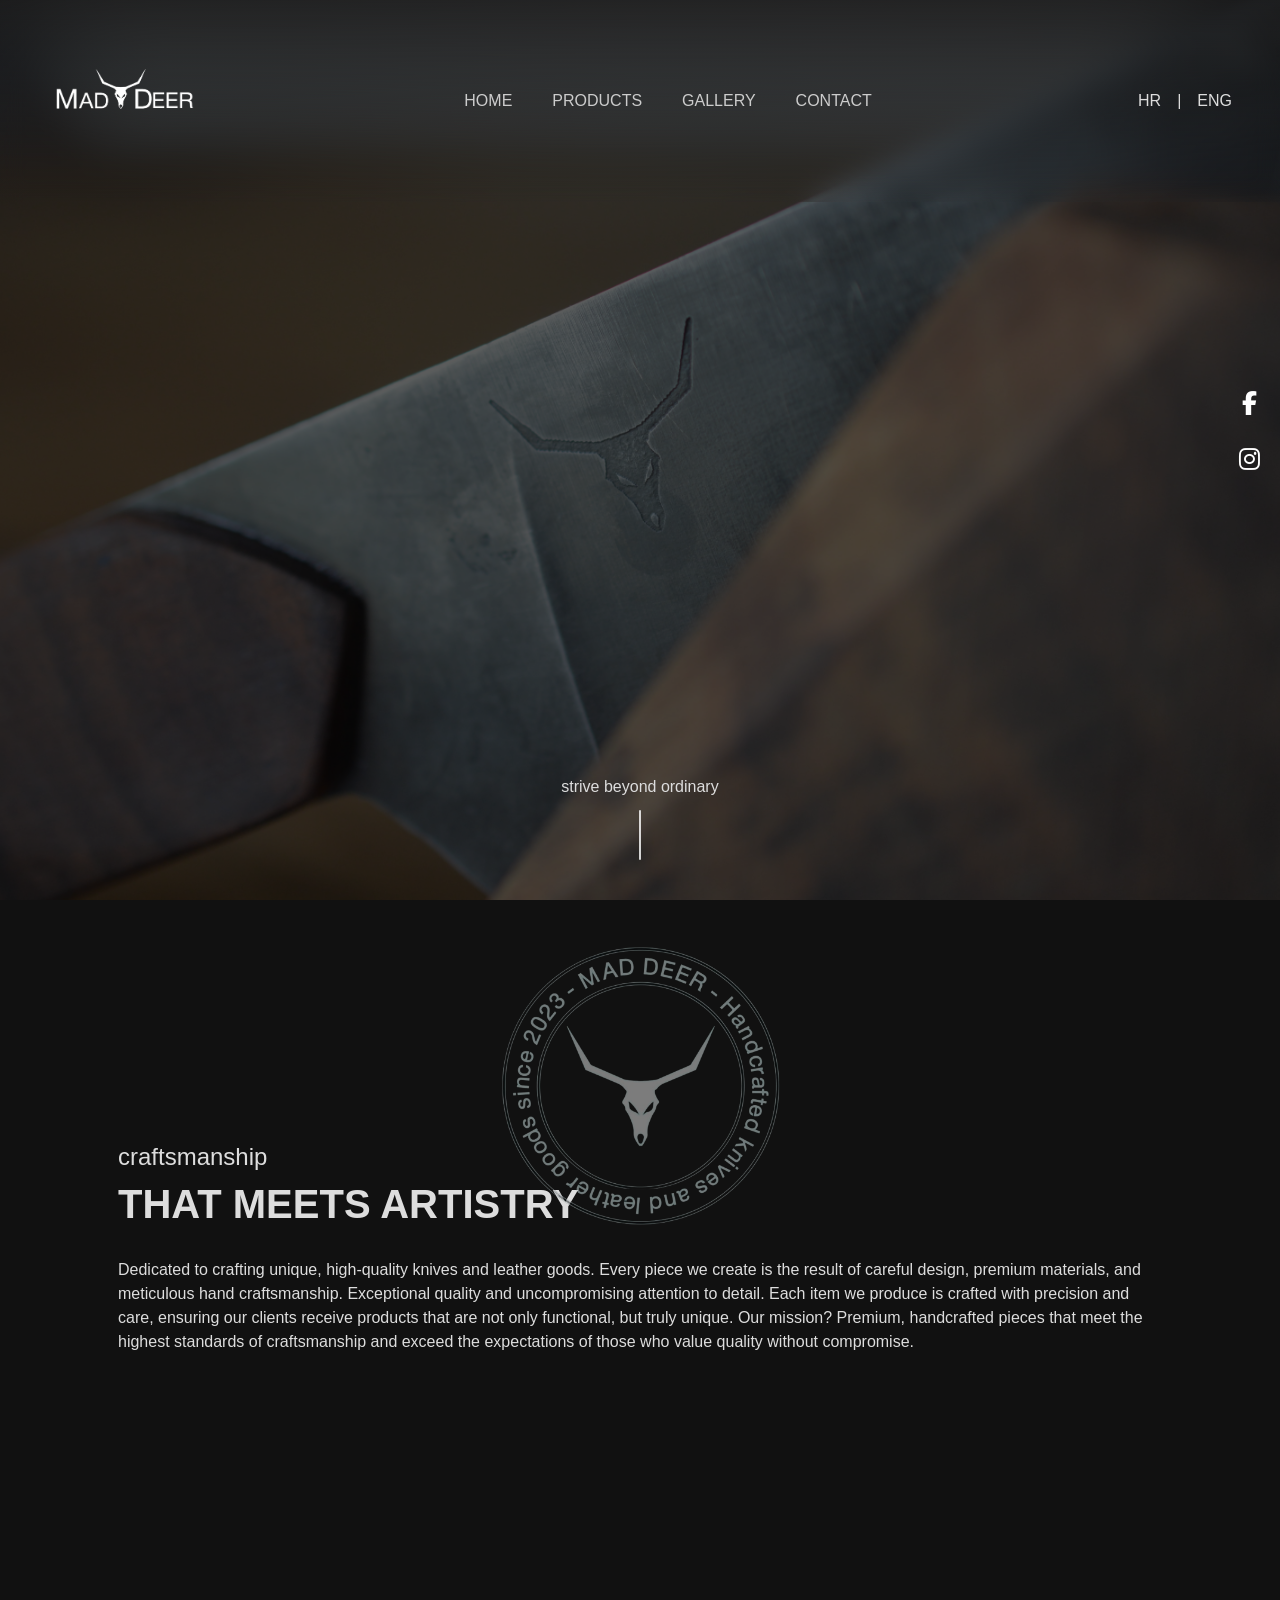
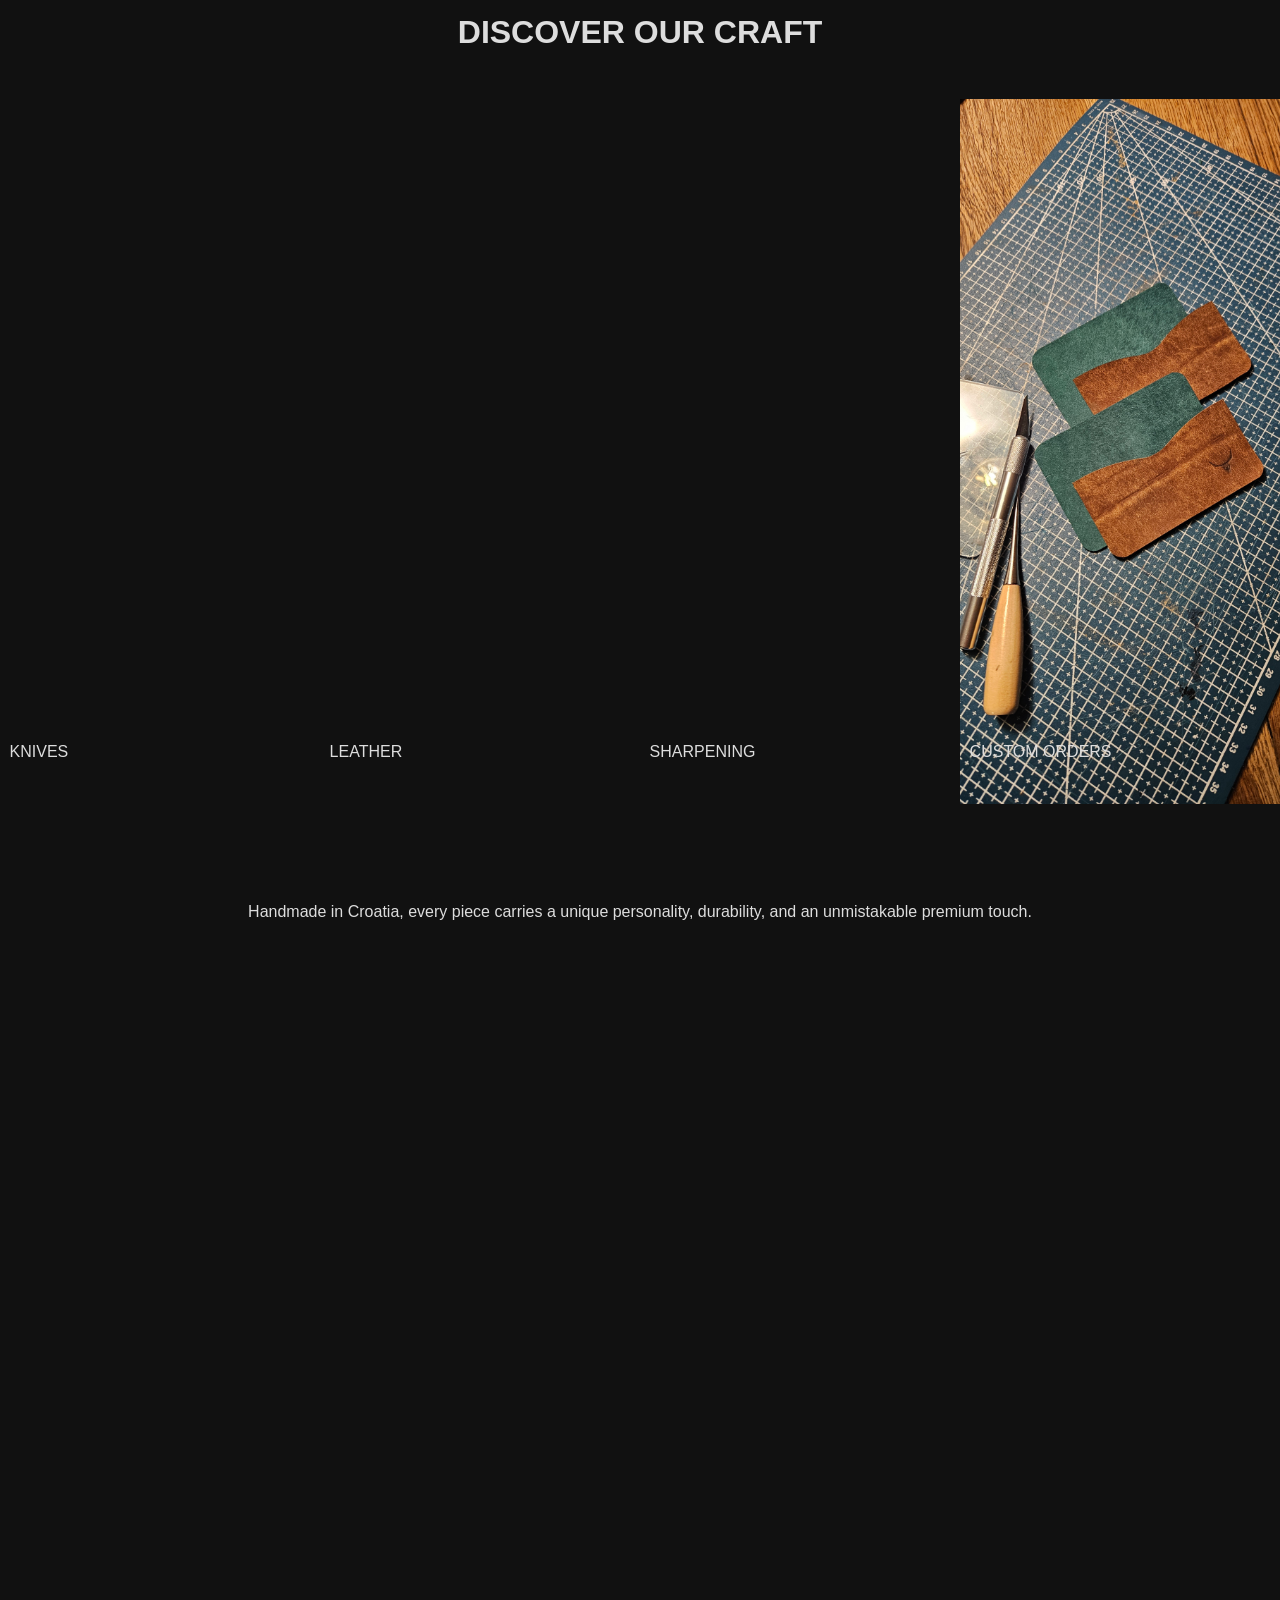
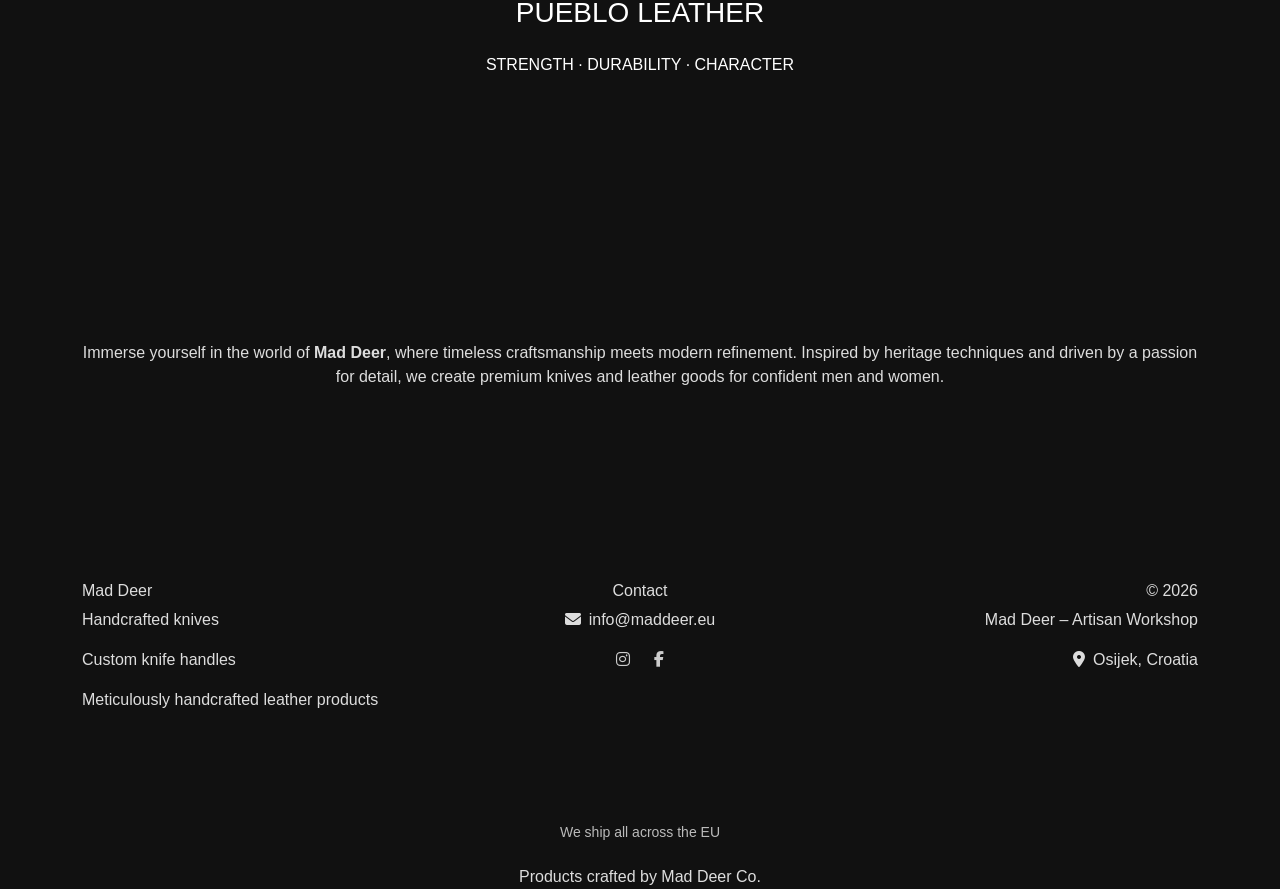
==== index.html @ b60b7eec "uo" ====
<!DOCTYPE html>
<html lang="en">
<head>
    <meta charset="UTF-8">
    <meta name="viewport" content="width=device-width, initial-scale=1.0">

    <title>Mad Deer – Workshop</title>
    <meta name="description" content="Izrada unikatnih noževa i kožnih proizvoda. Ručno kovani noževi, personalizirane drške i pažljivo izrađeni kožni predmeti.">
    <meta name="keywords" content="izrada noževa, ručno kovani noževi, kožni proizvodi, drške za noževe, unikatni noževi, kvalitetni noževi, kožna galanterija">
    <meta name="author" content="Mad Deer">
    <link rel="icon" type="image/png" href="images/Logo white.png">

    <!-- Bootstrap -->
    <link href="https://cdn.jsdelivr.net/npm/bootstrap@5.3.3/dist/css/bootstrap.min.css" rel="stylesheet">

    <!-- Google Fonts -->
    <link href="https://fonts.googleapis.com/css2?family=Cinzel:wght@500;700&family=Inter:wght@300;400;500&display=swap" rel="stylesheet">
    <!-- Font Awesome -->
    <link rel="stylesheet" href="https://cdnjs.cloudflare.com/ajax/libs/font-awesome/6.5.1/css/all.min.css">
    <link rel="stylesheet" href="style.css">
    <link rel="stylesheet" href="footer.css">
</head>
<body>

<!-- NAVBAR -->
<nav class="navbar navbar-expand-lg fixed-top">
  <div class="container-fluid px-lg-5 px-sm-4 d-flex flex-wrap align-items-center position-relative">

    <!-- Brand -->
    <a class="navbar-brand d-flex align-items-center gap-2 me-lg-auto" href="#home">
      <img src="images/logo.png" alt="logo" style="filter: invert(1); width: 150px;">
    </a>

    <!-- Toggler -->
    <button class="navbar-toggler navbar-dark" type="button" data-bs-toggle="collapse" data-bs-target="#nav">
      <span class="navbar-toggler-icon"></span>
    </button>

    <!-- Nav Links -->
    <div class="collapse navbar-collapse justify-content-center order-lg-1" id="nav">
      <ul class="navbar-nav gap-lg-4 w-100 justify-content-center">
        <li class="nav-item"><a class="nav-link" href="#home" data-en="HOME" data-hr="POČETNA"></a></li>
        <li class="nav-item"><a class="nav-link" href="#proizvodi" data-en="PRODUCTS" data-hr="PROIZVODI"></a></li>
        <li class="nav-item"><a class="nav-link" href="#galerija" data-en="GALLERY" data-hr="GALERIJA"></a></li>
        <li class="nav-item"><a class="nav-link" href="#kontakt" data-en="CONTACT" data-hr="KONTAKT"></a></li>
      </ul>

    <!-- Language selector (desktop) -->
    <div class="language-selector align-items-center gap-3 order-lg-2">
        <span class="lang-btn" id="lang-hr" data-lang="hr">HR</span>
        <span class="lang-separator">|</span>
        <span class="lang-btn active" id="lang-en" data-lang="en">ENG</span>
    </div>

  </div>
</nav>

<!-- HERO -->
<section id="home" class="hero">
    <div class="hero-overlay"></div>

    <div class="container-fluid hero-content px-lg-5 px-sm-4">
        <div class="hero-icons">
            <a href="#"><i class="fab fa-facebook-f"></i></a>
            <a href="#"><i class="fab fa-instagram"></i></a>
        </div>

            <p class="msg"
               data-en="strive beyond ordinary" 
               data-hr="van granica uobičajenog"></p>

        <div class="hero-vertical-line">

        </div>
    </div>
</section>


<!-- ABOUT-->
<section class="container my-5 px-5" style="padding: 195px 0; position: relative;">
        <h2 data-en="craftsmanship" data-hr="zanatsko umjeće" style="font-size: x-large;"></h2>

        <h1 style="font-weight: 600; margin-bottom: 30px;"
            data-en="THAT MEETS ARTISTRY" 
            data-hr="KOJE POVEZUJE ZANAT I UMJETNOST">
        </h1>

        <p 
            data-en="Dedicated to crafting unique, high-quality knives and leather goods.
            Every piece we create is the result of careful design, premium materials,
            and meticulous hand craftsmanship.
            Exceptional quality and uncompromising attention to detail.
            Each item we produce is crafted with precision and care,
            ensuring our clients receive products that are 
            not only functional, but truly unique.
            Our mission? Premium, handcrafted pieces that meet the highest
            standards of craftsmanship and exceed the expectations of those who value quality without compromise." 
            data-hr="Posvećeni smo izradi jedinstvenih, visokokvalitetnih noževa i kožnih proizvoda.
            Svaki komad koji stvaramo rezultat je pažljivog dizajna, vrhunskih materijala
            i preciznog ručnog majstorstva.
            Izvanredna kvaliteta i beskompromisna pažnja prema detaljima.
            Svaki predmet koji proizvedemo izrađen je s preciznošću i pažnjom,
            osiguravajući da naši klijenti dobiju proizvode koji nisu samo funkcionalni,
            već i istinski jedinstveni.
            Naša misija? Premium, ručno izrađeni komadi koji zadovoljavaju najviše
            standarde majstorstva i nadmašuju očekivanja onih koji cijene kvalitetu bez kompromisa.">
        </p>

        <div class="brend">
        </div>
</section>



<!-- PROIZVODI -->
<section id="proizvodi" class="services container-fluid pb-5 mb-5">
    <h2 class="container text-center mb-5"
        style="font-weight: 600;"
        data-en="DISCOVER OUR CRAFT" 
        data-hr="POGLEDAJ KOLEKCIJU">
    </h2>
    <div class="row">
        <div class="col-md-3 px-0 col-12">
            <a href="knives.html" style="text-decoration: none; color: inherit;">
                <div class="service-card" style="background-image: url(images/DSC_1775.JPG);">
                    <div class="overlay"></div>

                    <div class="content">
                        <p data-en="Hand forged knives made with premium materials." data-hr="Ručno kovani noževi izrađeni od vrhunskih materijala."></p>
                        <h2 data-en="KNIVES" 
                            data-hr="NOŽEVI"
                            style="padding-top: 500px;">
                        </h2>
                    </div>
                </div>
            </a>
        </div>
        
        <div class="col-md-3 px-0 col-12">
            <a href="leather.html" style="text-decoration: none; color: inherit;">
                <div class="service-card" style="background-image: url(images/DSC_0079.JPG);">
                    <div class="overlay"></div>

                    <div class="content">
                        <p data-en="Handmade leather products, durable and elegant." data-hr="Kožna galanterija, dugotrajni i elegantni predmeti od kože."></p>
                        <h2 data-en="LEATHER" 
                            data-hr="KOŽA"
                            style="padding-top: 300px;">
                        </h2>
                    </div>
                </div>
            </a>
        </div>
        <div class="col-md-3 px-0 col-12">
            <a href="sharpening.html" style="text-decoration: none; color: inherit;">
                <div class="service-card" style="background-image: url(images/DSC_0220.JPG);">
                    <div class="overlay"></div>

                    <div class="content">
                        <p data-en="Hand forged knives made with premium materials." data-hr="Ručno kovani noževi izrađeni od vrhunskih materijala."></p>
                        <h2 data-en="SHARPENING" 
                            data-hr="OŠTRENJE"
                            style="padding-top: 300px;">
                        </h2>
                    </div>
                </div>
            </a>
        </div>
        <div class="col-md-3 px-0 col-12">
            <a href="custom.html" style="text-decoration: none; color: inherit;">
                <div class="service-card" style="background-image: url(images/20260301_212430.jpg);">
                    <div class="overlay"></div>

                    <div class="content">
                        <p data-en="Hand forged knives made with premium materials." data-hr="Ručno kovani noževi izrađeni od vrhunskih materijala."></p>
                        <h2 data-en="CUSTOM ORDERS" 
                            data-hr="IZRADE PO NARUDŽBI"
                            style="padding-top: 300px;">
                        </h2>
                    </div>
                </div>
            </a>
        </div>
    </div>
</section>


<section class="container px-5 text-center">
    <p>
        Handmade in Croatia, every piece carries a unique personality, durability, and an unmistakable premium touch.
    </p>
</section>



<section class="container-fluid py-5 px-0">
    <div class="coverImg position-relative mt-5">

        <div class="position-absolute bottom-0 start-50 translate-middle-x text-center pb-4 w-100">
            <h3 class="text-white text-center m-4 "
                data-en="PUEBLO LEATHER" 
                data-hr="PUEBLO KOŽA">
            </h3>
            <p class="text-white m-0 mt-2"
               data-en="STRENGTH · DURABILITY · CHARACTER" 
               data-hr="SNAGA · DUGOTRAJNOST · KARAKTER"></p>
        </div>

    </div>
</section>

<section class="container my-5 py-5" style="text-align: center;">
    <p class="my-5 py-5"
       data-en="Immerse yourself in the world of <b>Mad Deer</b>, where timeless craftsmanship meets modern refinement. 
                Inspired by heritage techniques and driven by a passion for detail, 
                we create premium knives and leather goods for confident men and women." 
       data-hr="Uronite u svijet <b>Mad Deer</b>, gdje bezvremensko majstorstvo susreće suvremenu profinjenost.
                Nadahnuti tradicionalnim tehnikama i vođeni strašću prema detaljima,
                stvaramo premium noževe i kožne proizvode za samouvjerene muškarce i žene.">
    </p>
</section>


<!-- FOOTER -->
<footer class="footer" id="kontakt">
    <div class="container">
        <div class="row gy-4 align-items-start">

            <!-- LEFT -->
            <div class="col-md-4 text-md-start text-center">
                <h6 class="footer-title">Mad Deer</h6>
                <p class="footer-text"
                   data-en="Handcrafted knives"
                   data-hr="Ručna izrada noževa">
                </p>
                <p class="footer-text"
                   data-en="Custom knife handles"
                   data-hr="Personalizirane drške za noževe">
                </p>
                <p class="footer-text"
                   data-en="Meticulously handcrafted leather products"
                   data-hr="Pažljivo ručno izrađeni kožni proizvodi">
                </p>
            </div>

            <!-- CENTER -->
            <div class="col-md-4 text-center">
                <h6 class="footer-title">Contact</h6>
                <!-- <p><i class="fas fa-phone-alt me-2"></i>+385 123 456 789</p> -->
                <p><i class="fas fa-envelope me-2"></i>info@maddeer.eu</p>
                <a href="#" style="color: #ccc; margin-right: 10px;"><i class="fab fa-instagram"></i></a>
                <a href="#" style="color: #ccc; margin-left: 10px;"><i class="fab fa-facebook-f"></i></a>
            </div>

            <!-- RIGHT -->
            <div class="col-md-4 text-md-end text-center">
                <h6 class="footer-title">© 2026</h6>
                <p class="footer-text" data-en="Mad Deer – Artisan Workshop" data-hr="Mad Deer – Zanatska radionica"></p>
                <p><i class="fas fa-map-marker-alt me-2"></i>Osijek, Croatia</p>
            </div>

        </div>


        <!-- shipping -->
        <div class="mt-5 pt-5">
            <h5 style="text-align: center; color: #bbb; font-size: 14px;">
                We ship all across the EU
            </h5>
        </div>

         
        <!-- bottom line -->
        <div class="footer-bottom text-center mt-4">
            <span data-en="Products crafted by Mad Deer Co." data-hr="Proizvodnja Mad Deer."></span>
        </div>
    </div>
</footer>

<script src="https://cdn.jsdelivr.net/npm/bootstrap@5.3.3/dist/js/bootstrap.bundle.min.js"></script>
<script src="script.js"></script>


</body>
</html>
---- style.css ----
* {
    margin: 0;
    padding: 0;
    box-sizing: border-box;
    caret-color: transparent;
    user-select: none;
    font-family: Helvetica Neue, Helvetica, Arial, sans-serif;
}

/* GLOBAL */
body {
    background: #111;
    color: #ddd;
    scrollbar-width: none !important;
}

::-webkit-scrollbar {
  display: none;
}


/* NAVBAR */
.navbar {
    backdrop-filter: blur(12px);
    padding: 63.5px 0;
    transition: all 0.3s ease;
    background: linear-gradient(
        to bottom,            
        rgba(26, 25, 25, 0.8),
        rgba(54, 51, 51, 0.05) 
    );
}

.scrolled{
    padding: 12.5px 0;
    transition: all 0.3s ease;
}

.navbar-brand img {
    width: 42px;
}

.navbar-brand span {
    font-size: 1.4rem;
    font-weight: 700;
    color: #fff;
}

.nav-link {
    color: #ccc;
    font-weight: 500;
}

.nav-link:hover {
    color: #fff;
}



/* Ikonice navbar-a */
.navbar-icons a {
    font-size: 1.1rem;
    color: #fff;
    transition: color 0.3s;
}

.navbar-icons a:hover {
    color: #b08968;
}



@media (max-width: 992px) {
    .navbar-icons {
        justify-content: center;
        width: 100%;
        margin-top: 18px;
    }
}


.brend {
    position: absolute;
    top: 140px;
    left: 50%;
    transform: translate(-50%, -50%);
    width: 300px;
    height: 300px;
    background-image: url('images/slika-removebg.png');
    background-size: contain;
    opacity: 0.45;
    filter: invert(1);
}
@media (max-width: 1200px) {
    .brend {
        top: 70px !important;
        width: 200px !important;
        height: 200px !important;
    }
}


/* HERO */
.hero {
    height: 100vh;
    background: url("images/DSC_0115-min.JPG") center/cover no-repeat;
    position: relative;
}

.hero-overlay {
    position: absolute;
    inset: 0;
    background: rgba(0, 0, 0, 0.64);
    z-index: 3;
}

.hero-content {
    position: relative;
    z-index: 5 !important;
    height: 100%;
    display: flex;
    flex-direction: column;
    justify-content: center;
    align-items: center;
    text-align: center;
}

.hero h1 {
    font-size: clamp(3rem, 7vw, 6rem);
    letter-spacing: 8px;
    margin-bottom: 40px;
}





/* SERVICES */
.service-card {
    padding: 80px 0px !important;
    text-align: center;
    height: 705px;
    transition: transform .4s ease, background .4s ease;
    position: relative;     
    overflow: hidden;         
    cursor: pointer;
    background-size: cover; 
    background-position: center;
}

.content h2 {
    position: absolute;
    bottom: 35px;
    left: 3%;
    font-size: medium;
}

@media (max-width: 768px) {
    .service-card {
        height:215px !important;
    }
    .content h2 {
        right: 3% !important;
        text-align: right !important;
    }
}


/* overlay preko slike */
.service-card::after {
    content: "";
    position: absolute;
    inset: 0;
    background: rgba(0,0,0,0);  
    transition: 0.4s ease;
    z-index: 1;
}

/* hover overlay */
.service-card:hover::after {
    background: rgba(0,0,0,0.6);
}

.service-card img {
    width: 70px;
    margin-bottom: 25px;
}

.service-card h5 {
    font-size: 1.4rem;
    margin-bottom: 15px;
}

/* da tekst bude iznad overlay-a */
.service-card h5,
.service-card p {
    position: relative;
    z-index: 2;
}


.service-card h5{
    position: relative;
    padding: 47.5px 0;
}

/* PARAGRAF (sakriven pa se pojavljuje) */
.service-card p {
    opacity: 0;
    transform: translateY(20px);
    transition: 0.4s ease;
    margin-bottom: 10px;
}

/* hover tekst */
.service-card:hover p {
    opacity: 1;
    transform: translateY(0);
}



/* SLIKA */
.coverImg {
    background: url("images/DSC_0114.JPG") center/cover no-repeat;
    background-size: cover;
    height: 665px;
}






.msg{
    position: absolute;
    bottom: 85px;
}

.hero-vertical-line {
    position: absolute;
    bottom: 40px;       /* udaljenost od dna hero sekcije */
    left: 50%;          /* centrirano horizontalno */
    transform: translateX(-50%);
    width: 2px;         /* debljina linije */
    height: 50px;       /* visina linije */
    background: rgba(255, 255, 255, 0.8); /* svetla boja */
    border-radius: 1px; /* blagi zaobljeni krajevi */
}



.hero-vertical-line {
    animation: pulse 1.5s ease-in-out infinite;
}

@keyframes pulse {
    0%, 100% {
        opacity: 0.6;
        transform: translateX(-50%) translateY(0);
    }
    50% {
        opacity: 1;
        transform: translateX(-50%) translateY(10px);
    }
}



.icon-invert {
    filter: invert(1);        /* invertuje boje: crno postaje belo */
    transition: filter 0.3s ease; /* za glatku promenu ako treba */
}



.section-title {
    font-weight: 700;
    font-size: 2rem;
    text-align: center;
    color: #fff;
    margin-bottom: 3rem;
    position: relative;
}

.section-title span {
    display: inline-block;
    padding: 0 1rem;
    position: relative;
}






/* GALERIJA */

.gallery-preview {
    background: #0b0b0b;
    padding: 100px 0;
    text-align: center;
}

.gallery-preview h2 {
    font-size: 2.2rem;
    margin-bottom: 50px;
    color: #e5e5e5;
}

.preview-grid {
    display: grid;
    grid-template-columns: repeat(3, 1fr);
    gap: 40px;
    margin-bottom: 60px;
}

.preview-grid img {
    width: 100%;
    height: 420px;
    object-fit: cover;
    filter: grayscale(10%);
    transition: transform 0.4s ease, filter 0.4s ease;
}

.preview-grid img:hover {
    transform: scale(1.03);
    filter: grayscale(0);
}

.btn-more {
    color: #b08968;
    text-decoration: none;
    font-size: 1rem;
    letter-spacing: 2px;
}

@media (max-width: 768px) {
    .preview-grid {
        grid-template-columns: 1fr;
    }

    .preview-grid img {
        height: 300px;
    }
}





/* GALERIJA */

.full-gallery {
    background: #0b0b0b;
    padding: 220px 0;
}

.full-gallery h1 {
    text-align: center;
    margin-bottom: 80px;
    font-size: 2.5rem;
}

.gallery-grid {
    display: grid;
    grid-template-columns: repeat(5, 1fr);
    gap: 25px;
}

.gallery-item {
    position: relative;
    overflow: hidden;
}

.gallery-item img {
    width: 100%;
    height: 260px;
    object-fit: cover;
    transition: transform 0.6s ease;
}

.gallery-item:hover img {
    transform: scale(1.15);
}

.overlay {
    position: absolute;
    inset: 0;
    background: rgba(0,0,0,0.45);
    display: flex;
    align-items: flex-end;
    padding: 15px;
    opacity: 0;
    transition: opacity 0.4s ease;
}

.gallery-item:hover .overlay {
    opacity: 1;
}

.overlay p {
    font-size: 0.9rem;
    color: #e5e5e5;
}

@media (max-width: 1200px) {
    .gallery-grid {
        grid-template-columns: repeat(3, 1fr);
    }
}

@media (max-width: 768px) {
    .gallery-grid {
        grid-template-columns: repeat(2, 1fr);
    }
}

@media (max-width: 480px) {
    .gallery-grid {
        grid-template-columns: 1fr;
    }
}



.gallery-title{
    text-align:center;
    margin:60px 0;
    font-weight:700;
    letter-spacing:2px;
}

.product-card{
    border:none;
    overflow:hidden;
    background:rgb(29, 28, 28);
    border-bottom: 1px solid #462403;
}

.product-card:hover{
    cursor: pointer;
}

/* slika */

.image-wrapper img{
    width:100%;
    height:450px;
    object-fit:cover;
    display:block;
}


.product-code{
    font-weight:200;
    color:#f8f8f8;
    text-align:left;
    padding: 13px;
}



.zoom-container{
position:relative;
overflow:hidden;
cursor:zoom-in;
}

.zoom-image{
width:100%;
max-height:80vh;
object-fit:contain;
transition:transform 0.1s ease;
}






/* KONTAKT FORMA */
.contact-form input,
.contact-form textarea {
    width: 100%;
    padding: 15px 20px;
    margin-bottom: 20px;
    border-radius: 10px;
    border: none;
    background: rgba(255,255,255,0.08);
    color: #fff;
    font-size: 1rem;
    outline: none;
}

.contact-form input::placeholder,
.contact-form textarea::placeholder {
    color: #aaa;
}

.contact-form button {
    background: #b08968;
    color: #111;
    font-weight: 600;
    padding: 16px 35px;
    border-radius: 50px;
    border: none;
    transition: background 0.3s ease;
}

.contact-form button:hover {
    background: #d4a373;
}

/* RESPONSIVE KONTAKT */
@media (max-width: 768px) {
    .contact .col-md-6,
    .contact .col-md-4 {
        text-align: center;
    }
}

/* GALERIJA MOBILE */
@media (max-width: 768px) {
    .gallery-track img {
        height: 150px;
    }
}

/* ICONS FIX MOBILE */
@media (max-width: 992px) {
    .navbar-icons {
        order: -1; /* prikazuje se iznad linkova */
        margin-bottom: 15px;
    }
}




/* HERO content wrapper */
.hero-content {
    position: relative;
    z-index: 2;
    height: 100vh;
    display: flex;
    justify-content: center;
    align-items: center;
    text-align: center;
}

/* Naslov */
.hero-content h1 {
    font-size: clamp(3rem, 2vw, 6rem);
    letter-spacing: 8px;
    color: #fff;
}

/* Ikonice desno */
.hero-icons {
    position: absolute;
    right: 20px;
    top: 48%;
    transform: translateY(-50%);
    display: flex;
    flex-direction: column;
    gap: 20px;
}

.hero-icons a {
    color: #fff;
    font-size: 1.5rem;
    transition: color 0.3s ease;
}

.hero-icons a:hover {
    color: #b08968;
}

/* Pulsirajuća linija */
.hero-vertical-line {
    position: absolute;
    bottom: 40px;
    left: 50%;
    transform: translateX(-50%);
    width: 2px;
    height: 50px;
    background: rgba(255,255,255,0.8);
    border-radius: 1px;
    animation: pulse 1.5s ease-in-out infinite;
}

@keyframes pulse {
    0%, 100% { opacity: 0.6; transform: translateX(-50%) translateY(0); }
    50% { opacity: 1; transform: translateX(-50%) translateY(10px); }
}

/* RESPONSIVE HERO - mobilni uređaji */
@media (max-width: 992px) {
    .hero-icons {
        position: static; /* više nije apsolutno */
        transform: none;
        flex-direction: row;
        gap: 20px;
        margin-top: 30px;
    }
}



.language-selector {
    display: flex;
    align-items: center;
    gap: 8px;
    flex-wrap: nowrap; 
}

.lang-btn:hover{
    color: white;
    cursor: pointer;
}
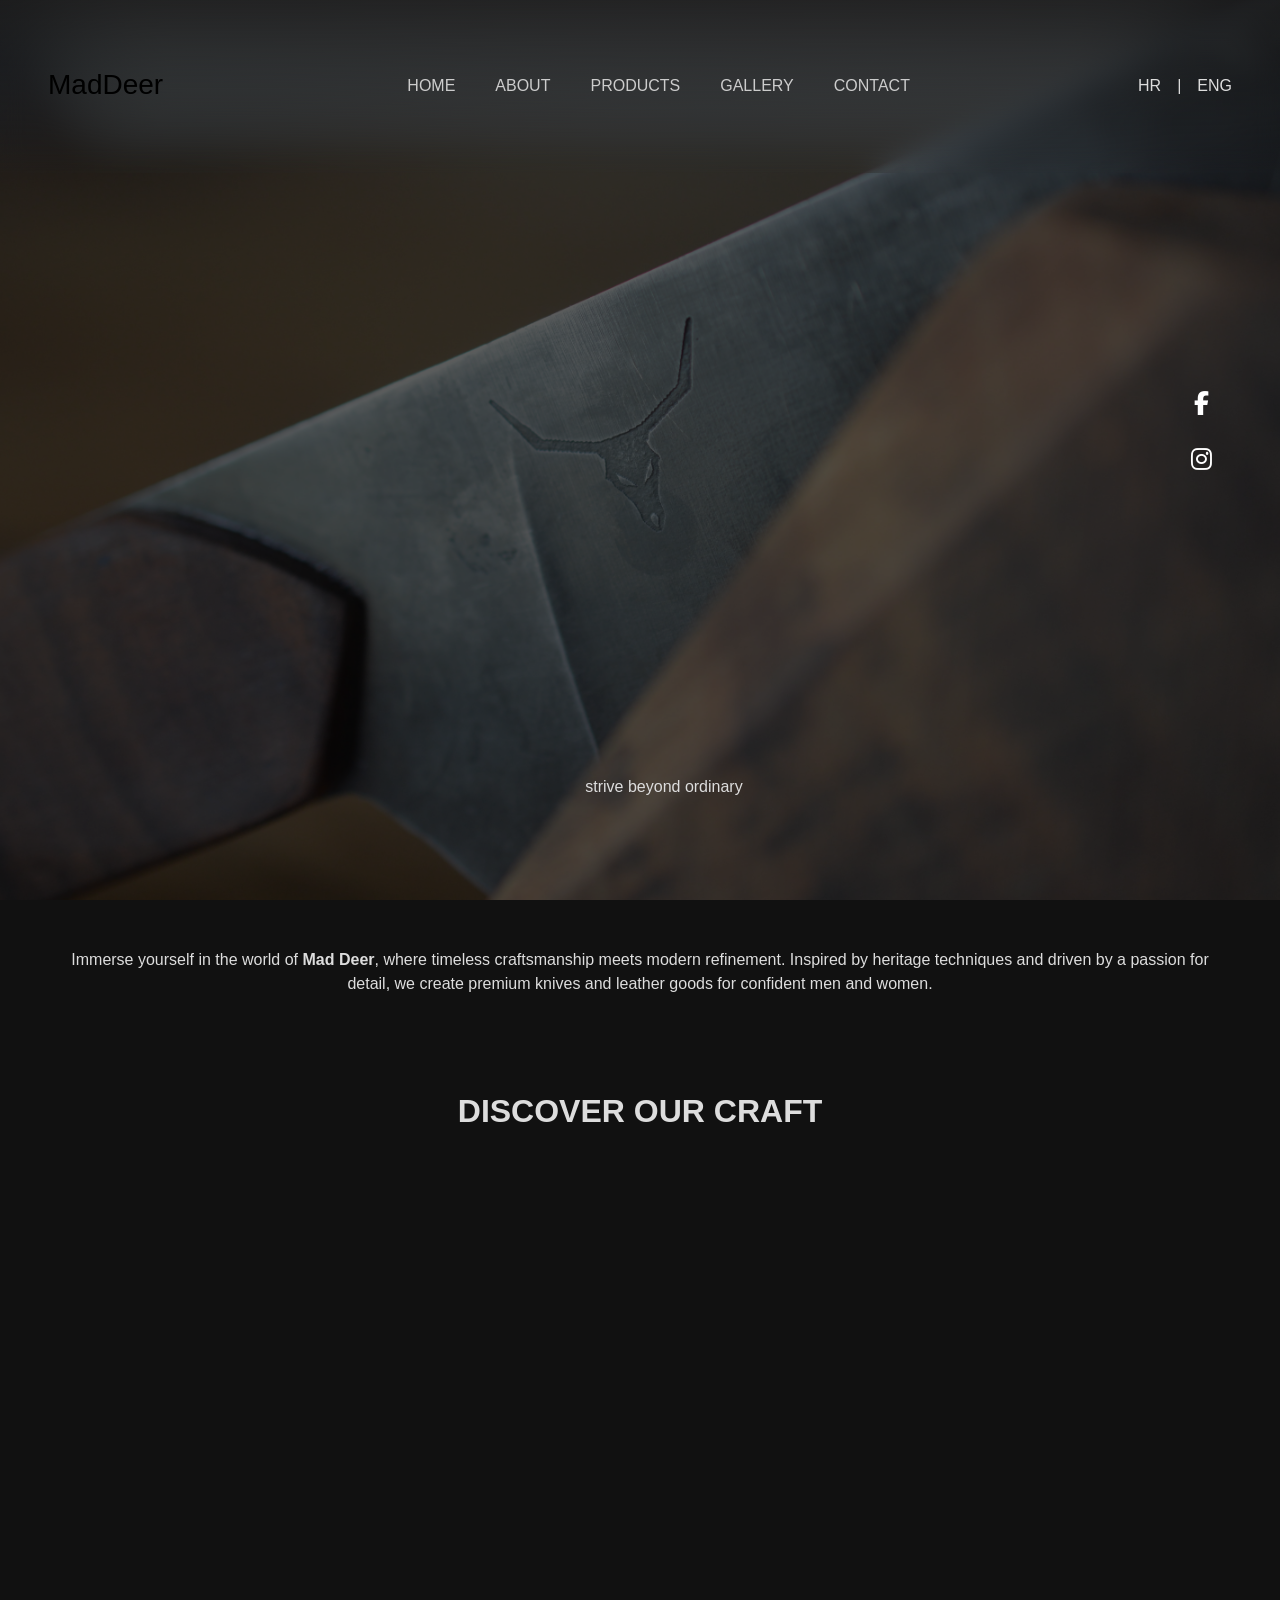
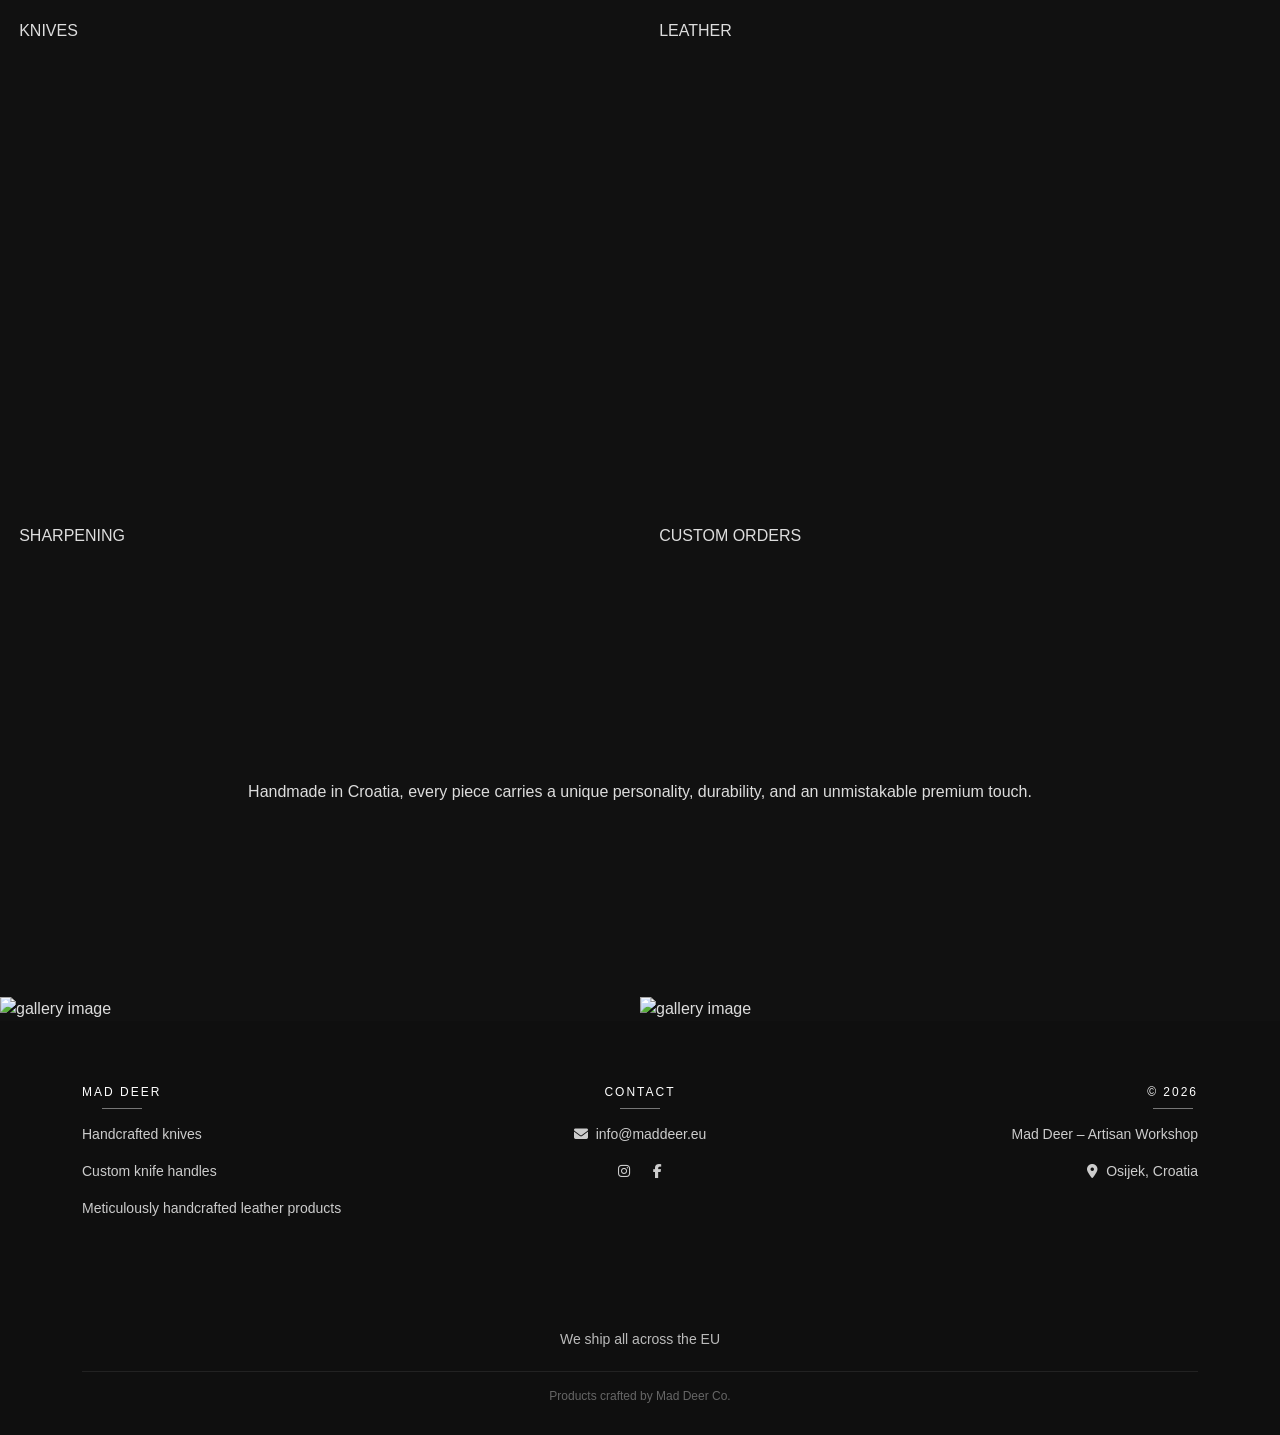
==== commit bce86707: "Update index.html" ====
--- a/index.html
+++ b/index.html
@@ -8,7 +8,7 @@
     <meta name="description" content="Izrada unikatnih noževa i kožnih proizvoda. Ručno kovani noževi, personalizirane drške i pažljivo izrađeni kožni predmeti.">
     <meta name="keywords" content="izrada noževa, ručno kovani noževi, kožni proizvodi, drške za noževe, unikatni noževi, kvalitetni noževi, kožna galanterija">
     <meta name="author" content="Mad Deer">
-    <link rel="icon" type="image/png" href="images/Logo white.png">
+    <link rel="icon" type="image/png" href="imgs/Logo white.png">
 
     <!-- Bootstrap -->
     <link href="https://cdn.jsdelivr.net/npm/bootstrap@5.3.3/dist/css/bootstrap.min.css" rel="stylesheet">
@@ -27,8 +27,9 @@
   <div class="container-fluid px-lg-5 px-sm-4 d-flex flex-wrap align-items-center position-relative">
 
     <!-- Brand -->
-    <a class="navbar-brand d-flex align-items-center gap-2 me-lg-auto" href="#home">
-      <img src="images/logo.png" alt="logo" style="filter: invert(1); width: 150px;">
+    <a class="navbar-brand p-0 pt-1" href="#home">
+        <h3>MadDeer</h3>
+      <!-- <img src="imgs/logo.png" alt="logo" style="width: 150px;"> -->
     </a>
 
     <!-- Toggler -->
@@ -40,6 +41,7 @@
     <div class="collapse navbar-collapse justify-content-center order-lg-1" id="nav">
       <ul class="navbar-nav gap-lg-4 w-100 justify-content-center">
         <li class="nav-item"><a class="nav-link" href="#home" data-en="HOME" data-hr="POČETNA"></a></li>
+        <li class="nav-item"><a class="nav-link" href="#about" data-en="ABOUT" data-hr="O NAMA"></a></li>
         <li class="nav-item"><a class="nav-link" href="#proizvodi" data-en="PRODUCTS" data-hr="PROIZVODI"></a></li>
         <li class="nav-item"><a class="nav-link" href="#galerija" data-en="GALLERY" data-hr="GALERIJA"></a></li>
         <li class="nav-item"><a class="nav-link" href="#kontakt" data-en="CONTACT" data-hr="KONTAKT"></a></li>
@@ -60,157 +62,22 @@
     <div class="hero-overlay"></div>
 
     <div class="container-fluid hero-content px-lg-5 px-sm-4">
-        <div class="hero-icons">
+        <div class="hero-icons me-5">
             <a href="#"><i class="fab fa-facebook-f"></i></a>
             <a href="#"><i class="fab fa-instagram"></i></a>
         </div>
 
-            <p class="msg"
-               data-en="strive beyond ordinary" 
-               data-hr="van granica uobičajenog"></p>
-
-        <div class="hero-vertical-line">
-
-        </div>
-    </div>
-</section>
-
-
-<!-- ABOUT-->
-<section class="container my-5 px-5" style="padding: 195px 0; position: relative;">
-        <h2 data-en="craftsmanship" data-hr="zanatsko umjeće" style="font-size: x-large;"></h2>
-
-        <h1 style="font-weight: 600; margin-bottom: 30px;"
-            data-en="THAT MEETS ARTISTRY" 
-            data-hr="KOJE POVEZUJE ZANAT I UMJETNOST">
-        </h1>
-
-        <p 
-            data-en="Dedicated to crafting unique, high-quality knives and leather goods.
-            Every piece we create is the result of careful design, premium materials,
-            and meticulous hand craftsmanship.
-            Exceptional quality and uncompromising attention to detail.
-            Each item we produce is crafted with precision and care,
-            ensuring our clients receive products that are 
-            not only functional, but truly unique.
-            Our mission? Premium, handcrafted pieces that meet the highest
-            standards of craftsmanship and exceed the expectations of those who value quality without compromise." 
-            data-hr="Posvećeni smo izradi jedinstvenih, visokokvalitetnih noževa i kožnih proizvoda.
-            Svaki komad koji stvaramo rezultat je pažljivog dizajna, vrhunskih materijala
-            i preciznog ručnog majstorstva.
-            Izvanredna kvaliteta i beskompromisna pažnja prema detaljima.
-            Svaki predmet koji proizvedemo izrađen je s preciznošću i pažnjom,
-            osiguravajući da naši klijenti dobiju proizvode koji nisu samo funkcionalni,
-            već i istinski jedinstveni.
-            Naša misija? Premium, ručno izrađeni komadi koji zadovoljavaju najviše
-            standarde majstorstva i nadmašuju očekivanja onih koji cijene kvalitetu bez kompromisa.">
+        <p class="msg ms-5"
+            data-en="strive beyond ordinary" 
+            data-hr="van granica uobičajenog">
         </p>
-
-        <div class="brend">
-        </div>
-</section>
-
-
-
-<!-- PROIZVODI -->
-<section id="proizvodi" class="services container-fluid pb-5 mb-5">
-    <h2 class="container text-center mb-5"
-        style="font-weight: 600;"
-        data-en="DISCOVER OUR CRAFT" 
-        data-hr="POGLEDAJ KOLEKCIJU">
-    </h2>
-    <div class="row">
-        <div class="col-md-3 px-0 col-12">
-            <a href="knives.html" style="text-decoration: none; color: inherit;">
-                <div class="service-card" style="background-image: url(images/DSC_1775.JPG);">
-                    <div class="overlay"></div>
-
-                    <div class="content">
-                        <p data-en="Hand forged knives made with premium materials." data-hr="Ručno kovani noževi izrađeni od vrhunskih materijala."></p>
-                        <h2 data-en="KNIVES" 
-                            data-hr="NOŽEVI"
-                            style="padding-top: 500px;">
-                        </h2>
-                    </div>
-                </div>
-            </a>
-        </div>
-        
-        <div class="col-md-3 px-0 col-12">
-            <a href="leather.html" style="text-decoration: none; color: inherit;">
-                <div class="service-card" style="background-image: url(images/DSC_0079.JPG);">
-                    <div class="overlay"></div>
-
-                    <div class="content">
-                        <p data-en="Handmade leather products, durable and elegant." data-hr="Kožna galanterija, dugotrajni i elegantni predmeti od kože."></p>
-                        <h2 data-en="LEATHER" 
-                            data-hr="KOŽA"
-                            style="padding-top: 300px;">
-                        </h2>
-                    </div>
-                </div>
-            </a>
-        </div>
-        <div class="col-md-3 px-0 col-12">
-            <a href="sharpening.html" style="text-decoration: none; color: inherit;">
-                <div class="service-card" style="background-image: url(images/DSC_0220.JPG);">
-                    <div class="overlay"></div>
-
-                    <div class="content">
-                        <p data-en="Hand forged knives made with premium materials." data-hr="Ručno kovani noževi izrađeni od vrhunskih materijala."></p>
-                        <h2 data-en="SHARPENING" 
-                            data-hr="OŠTRENJE"
-                            style="padding-top: 300px;">
-                        </h2>
-                    </div>
-                </div>
-            </a>
-        </div>
-        <div class="col-md-3 px-0 col-12">
-            <a href="custom.html" style="text-decoration: none; color: inherit;">
-                <div class="service-card" style="background-image: url(images/20260301_212430.jpg);">
-                    <div class="overlay"></div>
-
-                    <div class="content">
-                        <p data-en="Hand forged knives made with premium materials." data-hr="Ručno kovani noževi izrađeni od vrhunskih materijala."></p>
-                        <h2 data-en="CUSTOM ORDERS" 
-                            data-hr="IZRADE PO NARUDŽBI"
-                            style="padding-top: 300px;">
-                        </h2>
-                    </div>
-                </div>
-            </a>
-        </div>
-    </div>
-</section>
-
-
-<section class="container px-5 text-center">
-    <p>
-        Handmade in Croatia, every piece carries a unique personality, durability, and an unmistakable premium touch.
-    </p>
-</section>
-
-
-
-<section class="container-fluid py-5 px-0">
-    <div class="coverImg position-relative mt-5">
-
-        <div class="position-absolute bottom-0 start-50 translate-middle-x text-center pb-4 w-100">
-            <h3 class="text-white text-center m-4 "
-                data-en="PUEBLO LEATHER" 
-                data-hr="PUEBLO KOŽA">
-            </h3>
-            <p class="text-white m-0 mt-2"
-               data-en="STRENGTH · DURABILITY · CHARACTER" 
-               data-hr="SNAGA · DUGOTRAJNOST · KARAKTER"></p>
-        </div>
-
-    </div>
-</section>
-
-<section class="container my-5 py-5" style="text-align: center;">
-    <p class="my-5 py-5"
+    </div>
+</section>
+
+
+
+<section class="container-fluid px-5" style="text-align: center;">
+    <p class="my-5"
        data-en="Immerse yourself in the world of <b>Mad Deer</b>, where timeless craftsmanship meets modern refinement. 
                 Inspired by heritage techniques and driven by a passion for detail, 
                 we create premium knives and leather goods for confident men and women." 
@@ -218,6 +85,110 @@
                 Nadahnuti tradicionalnim tehnikama i vođeni strašću prema detaljima,
                 stvaramo premium noževe i kožne proizvode za samouvjerene muškarce i žene.">
     </p>
+</section>
+
+
+
+<!-- PROIZVODI -->
+<section id="proizvodi" class="services container-fluid pb-5 mb-5">
+    <h2 class="container text-center mb-5 mt-5 pt-5"
+        style="font-weight: 600;"
+        data-en="DISCOVER OUR CRAFT" 
+        data-hr="POGLEDAJ KOLEKCIJU">
+    </h2>
+    <div class="row">
+        <div class="col-6 px-0">
+            <a href="knives.html" style="text-decoration: none; color: inherit;">
+                <div class="service-card" 
+                     style="height: 505px; background-image: url(images/DSC_0155.JPG); background-size: cover; background-position: center;">
+                    <div class="overlay"></div>
+
+                    <div class="content">
+                        <p data-en="Hand forged knives made with premium materials." 
+                           data-hr="Ručno kovani noževi izrađeni od vrhunskih materijala."></p>
+                        <h2 data-en="KNIVES" 
+                            data-hr="NOŽEVI"
+                            style="padding-top: 500px;">
+                        </h2>
+                    </div>
+                </div>
+            </a>
+        </div>
+        
+        <div class="col-6 px-0">
+            <a href="leather.html" style="text-decoration: none; color: inherit;">
+                <div class="service-card" 
+                     style="height: 505px; background-image: url(images/DSC_0079.JPG); background-size: cover; background-position: center;">
+                    <div class="overlay"></div>
+
+                    <div class="content">
+                        <p data-en="Handmade leather products, durable and elegant." 
+                           data-hr="Kožna galanterija, dugotrajni i elegantni predmeti od kože."></p>
+                        <h2 data-en="LEATHER" 
+                            data-hr="KOŽA"
+                            style="padding-top: 300px;">
+                        </h2>
+                    </div>
+                </div>
+            </a>
+        </div>
+        <div class="col-6 px-0">
+            <a href="sharpening.html" style="text-decoration: none; color: inherit;">
+                <div class="service-card" 
+                     style="height: 505px; background-image: url(images/DSC_0220.JPG); background-size: cover; background-position: center;">
+                    <div class="overlay"></div>
+
+                    <div class="content">
+                        <p data-en="Hand forged knives made with premium materials."
+                           data-hr="Ručno kovani noževi izrađeni od vrhunskih materijala."></p>
+                        <h2 data-en="SHARPENING" 
+                            data-hr="OŠTRENJE"
+                            style="padding-top: 300px;">
+                        </h2>
+                    </div>
+                </div>
+            </a>
+        </div>
+        <div class="col-6 px-0">
+            <a href="custom.html" style="text-decoration: none; color: inherit;">
+                <div class="service-card" 
+                     style="height: 505px; background-image: url(images/DSC_0171.png); background-size: cover; background-position: center;">
+                    <div class="overlay"></div>
+
+                    <div class="content">
+                        <p data-en="Hand forged knives made with premium materials." 
+                           data-hr="Ručno kovani noževi izrađeni od vrhunskih materijala."></p>
+                        <h2 data-en="CUSTOM ORDERS" 
+                            data-hr="IZRADE PO NARUDŽBI"
+                            style="padding-top: 300px;">
+                        </h2>
+                    </div>
+                </div>
+            </a>
+        </div>
+    </div>
+</section>
+
+
+
+<section class="container px-5 text-center pb-5 pt-5 mt-5 mb-5">
+    <p class="mb-5 mt-5">
+        Handmade in Croatia, every piece carries a unique personality, durability, and an unmistakable premium touch.
+    </p>
+</section>
+
+
+
+
+<section class="container-fluid mt-5 pt-5">
+    <div class="row">
+        <div class="col-6 px-0">
+            <img src="images/DSC_0249.JPG" alt="gallery image" style="width: 100%; height: 100%; object-fit: cover;">
+        </div>
+        <div class="col-6 px-0">
+            <img src="images/DSC_0249_1.JPG" alt="gallery image" style="width: 100%; height: 100%; object-fit: cover;">
+        </div>
+    </div>
 </section>
 
 
--- a/footer.css
+++ b/footer.css
@@ -0,0 +1,68 @@
+/* FOOTER */
+.footer {
+    background-color: #0f0f0f;
+    color: #ccc;
+    padding: 60px 0 30px;
+    font-size: 14px;
+    z-index: 555655;
+}
+
+.footer-title {
+    text-transform: uppercase;
+    letter-spacing: 2px;
+    font-size: 12px;
+    margin-bottom: 15px;
+    color: #fff;
+    position: relative;
+    display: inline-block; /* ostaje inline-block */
+}
+
+
+.footer-title::after {
+    content: "";
+    display: block;
+    width: 40px;          /* dužina linije */
+    height: 2px;          /* debljina linije */
+    background-color: #bbb;
+    margin: 8px auto 0;   /* centriranje */
+}
+
+
+/* LEFT TITLE – levo poravnanje */
+.text-md-start .footer-title::after {
+    content: "";
+    display: block;         /* ide u novi red ispod teksta */
+    width: 40px;
+    height: 1px;
+    background: #777;
+    margin-top: 8px;
+    margin-left: 0;         /* linija počinje od leve strane teksta */
+}
+
+/* CENTER TITLE – centrirano */
+.text-center .footer-title::after {
+    content: "";
+    display: block;
+    width: 40px;
+    height: 1px;
+    background: #777;
+    margin: 8px auto 0;     /* automatski centrirano */
+}
+
+/* RIGHT TITLE – desno poravnanje */
+.text-md-end .footer-title::after {
+    content: "";
+    display: block;
+    width: 40px;
+    height: 1px;
+    background: #777;
+    margin-top: 8px;
+    margin-left: auto;      /* linija stoji desno */
+}
+
+.footer-bottom {
+    border-top: 1px solid #222;
+    padding-top: 15px;
+    font-size: 12px;
+    color: #666;
+}
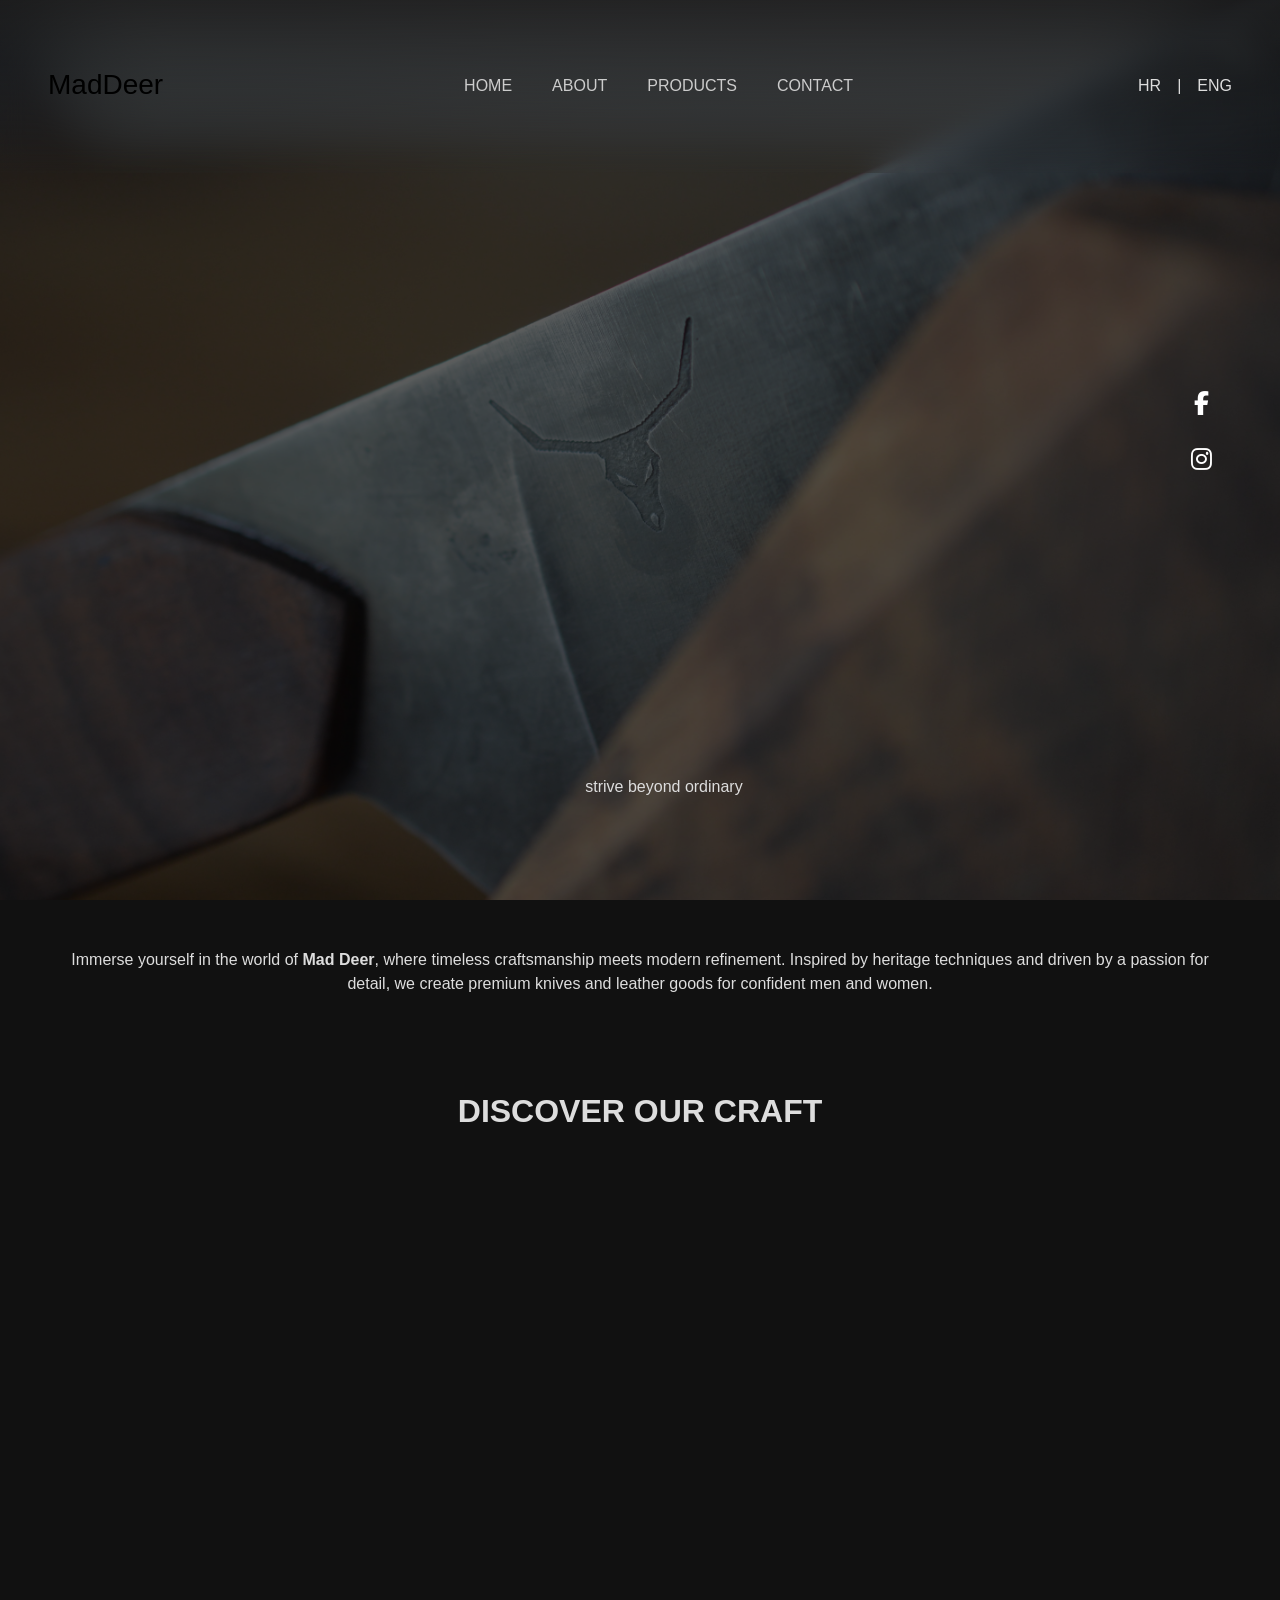
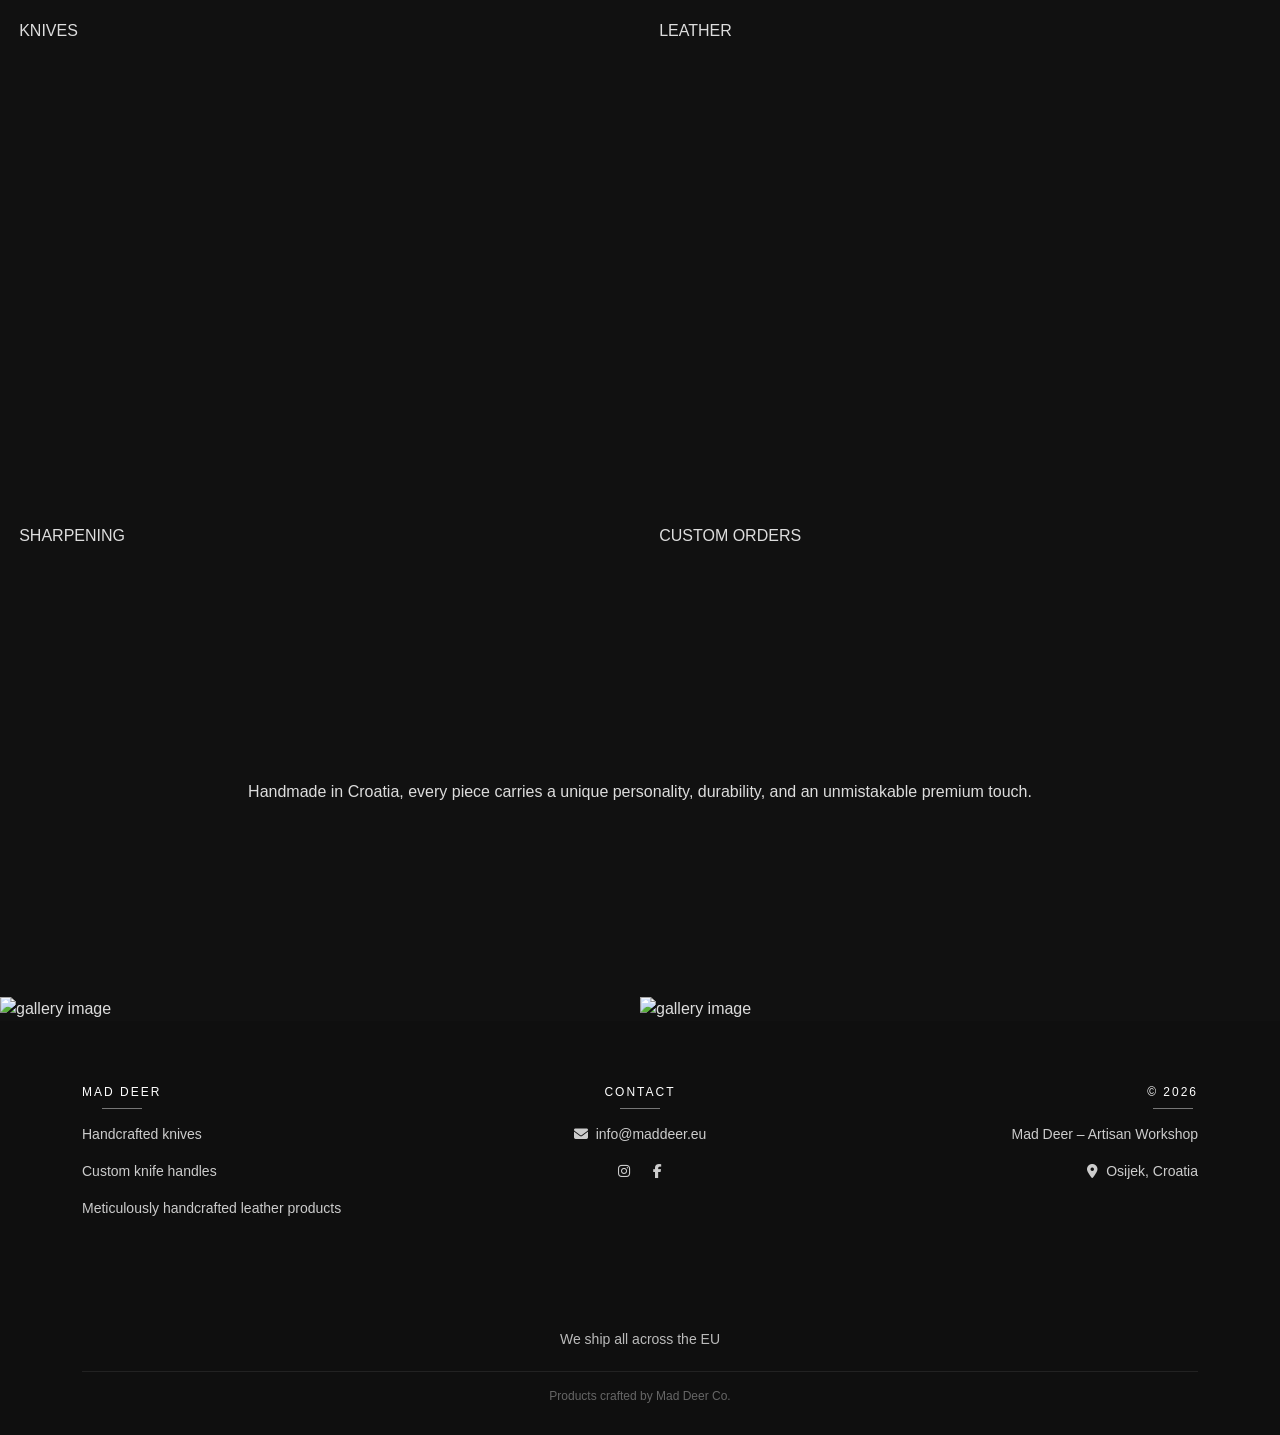
==== commit 2799b60a: "Update index.html" ====
--- a/index.html
+++ b/index.html
@@ -43,7 +43,6 @@
         <li class="nav-item"><a class="nav-link" href="#home" data-en="HOME" data-hr="POČETNA"></a></li>
         <li class="nav-item"><a class="nav-link" href="#about" data-en="ABOUT" data-hr="O NAMA"></a></li>
         <li class="nav-item"><a class="nav-link" href="#proizvodi" data-en="PRODUCTS" data-hr="PROIZVODI"></a></li>
-        <li class="nav-item"><a class="nav-link" href="#galerija" data-en="GALLERY" data-hr="GALERIJA"></a></li>
         <li class="nav-item"><a class="nav-link" href="#kontakt" data-en="CONTACT" data-hr="KONTAKT"></a></li>
       </ul>
 
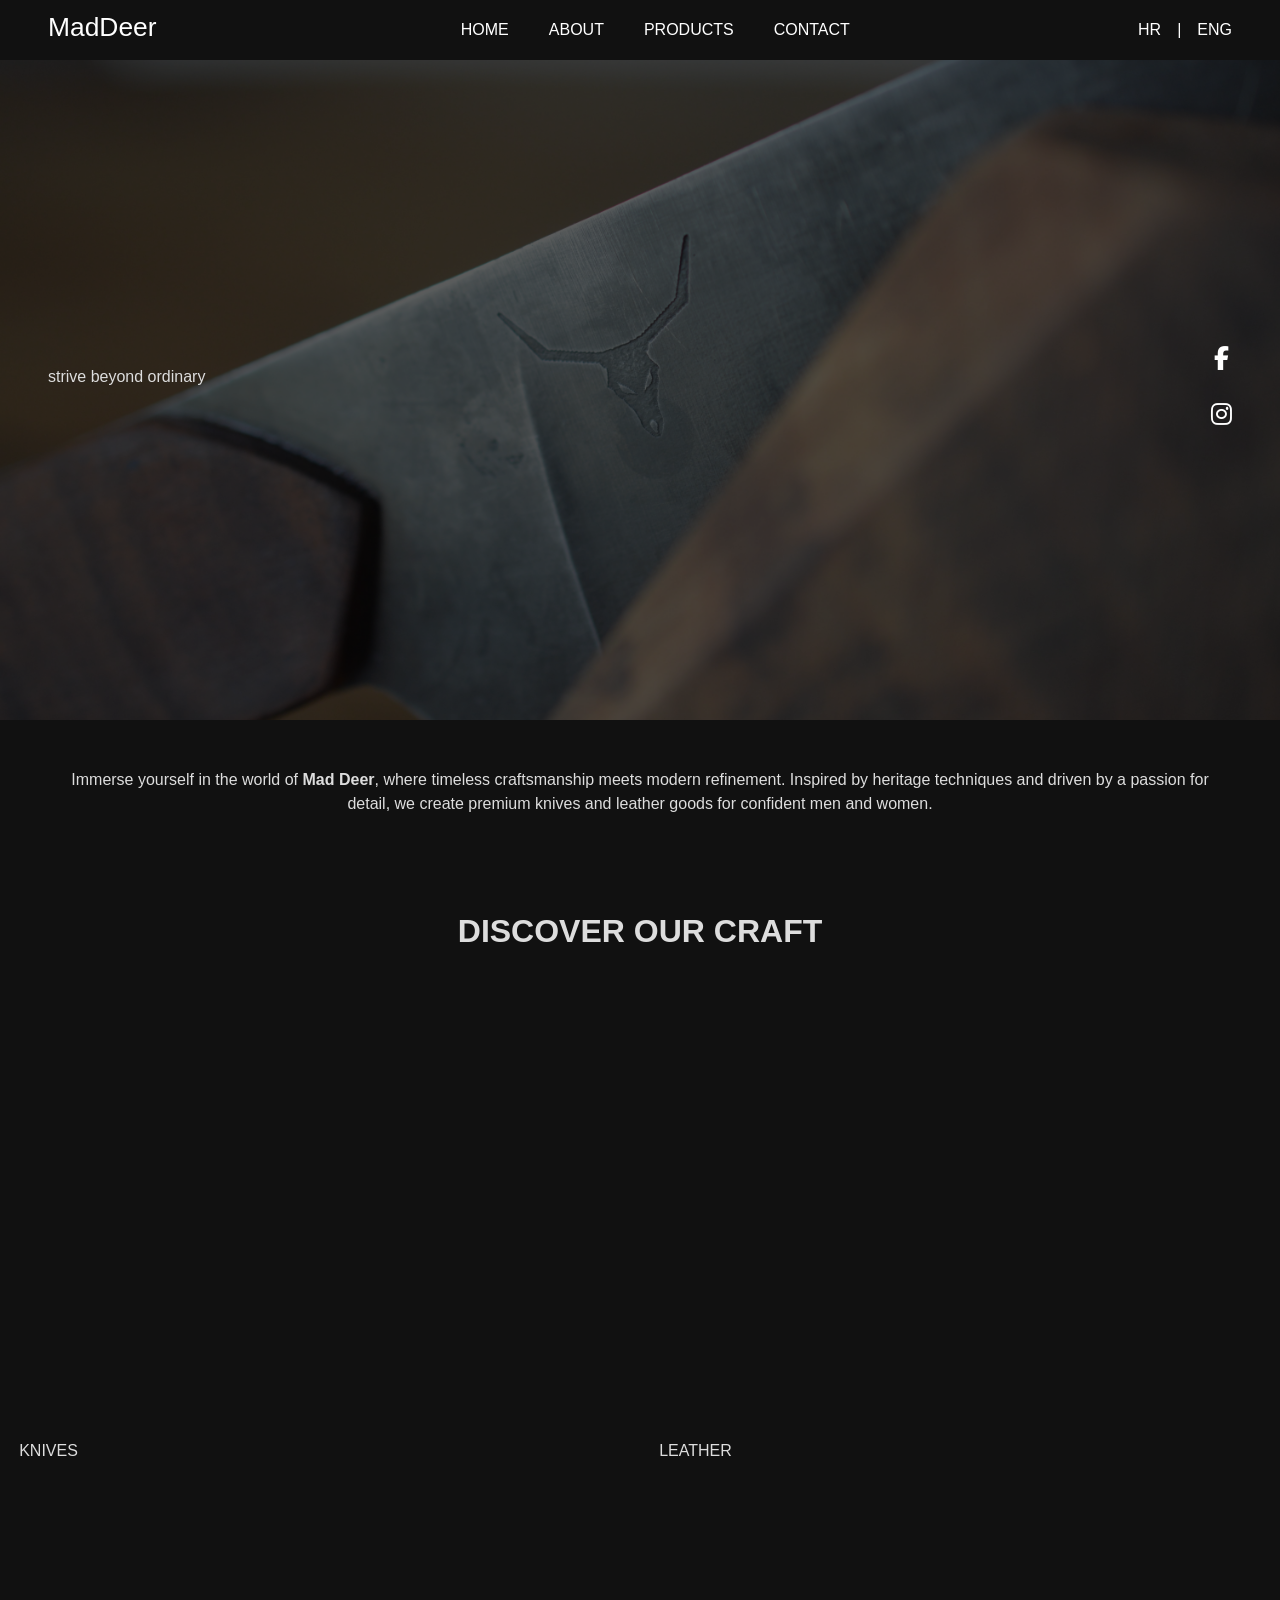
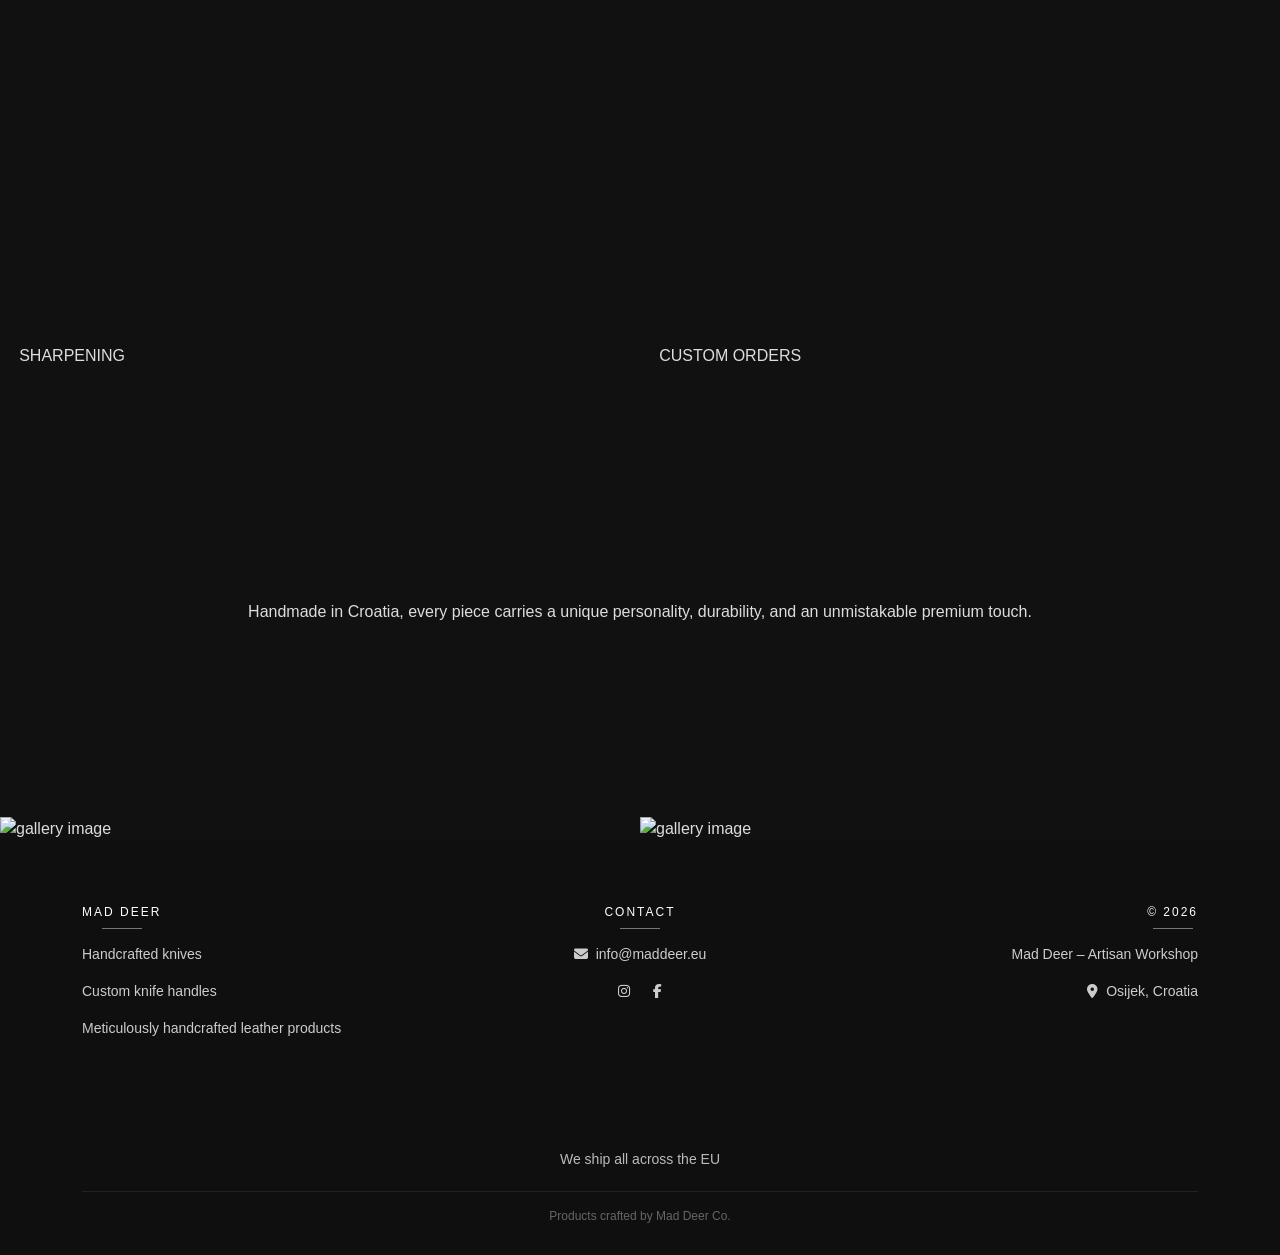
==== commit b3291e92: "Update index.html" ====
--- a/index.html
+++ b/index.html
@@ -99,7 +99,7 @@
         <div class="col-6 px-0">
             <a href="knives.html" style="text-decoration: none; color: inherit;">
                 <div class="service-card" 
-                     style="height: 505px; background-image: url(images/DSC_0155.JPG); background-size: cover; background-position: center;">
+                     style="height: 505px; background-image: url(images/DSC_0009.JPG); background-size: cover; background-position: center;">
                     <div class="overlay"></div>
 
                     <div class="content">
--- a/style.css
+++ b/style.css
@@ -9,65 +9,33 @@
 
 /* GLOBAL */
 body {
-    background: #111;
+    background: #111111;
     color: #ddd;
     scrollbar-width: none !important;
 }
 
-::-webkit-scrollbar {
-  display: none;
-}
-
 
 /* NAVBAR */
 .navbar {
-    backdrop-filter: blur(12px);
-    padding: 63.5px 0;
     transition: all 0.3s ease;
-    background: linear-gradient(
-        to bottom,            
-        rgba(26, 25, 25, 0.8),
-        rgba(54, 51, 51, 0.05) 
-    );
-}
-
-.scrolled{
-    padding: 12.5px 0;
-    transition: all 0.3s ease;
-}
-
-.navbar-brand img {
-    width: 42px;
-}
-
-.navbar-brand span {
-    font-size: 1.4rem;
-    font-weight: 700;
-    color: #fff;
+    background-color: #111111;
+    color: #ffffff !important;
+    position: absolute;
+}
+
+.navbar-brand h3 {
+    font-size: 1.65rem;
+    color: #ffffff;
 }
 
 .nav-link {
-    color: #ccc;
+    color: #ffffff;
     font-weight: 500;
 }
 
 .nav-link:hover {
-    color: #fff;
-}
-
-
-
-/* Ikonice navbar-a */
-.navbar-icons a {
-    font-size: 1.1rem;
-    color: #fff;
-    transition: color 0.3s;
-}
-
-.navbar-icons a:hover {
-    color: #b08968;
-}
-
+    color: #743009;
+}
 
 
 @media (max-width: 992px) {
@@ -86,7 +54,7 @@
     transform: translate(-50%, -50%);
     width: 300px;
     height: 300px;
-    background-image: url('images/slika-removebg.png');
+    background-image: url('imgs/slika-removebg.png');
     background-size: contain;
     opacity: 0.45;
     filter: invert(1);
@@ -102,7 +70,8 @@
 
 /* HERO */
 .hero {
-    height: 100vh;
+    position: absolute;
+    height: 80vh;
     background: url("images/DSC_0115-min.JPG") center/cover no-repeat;
     position: relative;
 }
@@ -139,13 +108,10 @@
 .service-card {
     padding: 80px 0px !important;
     text-align: center;
-    height: 705px;
     transition: transform .4s ease, background .4s ease;
     position: relative;     
     overflow: hidden;         
     cursor: pointer;
-    background-size: cover; 
-    background-position: center;
 }
 
 .content h2 {
@@ -155,13 +121,9 @@
     font-size: medium;
 }
 
-@media (max-width: 768px) {
+@media (max-width: 1200px) {
     .service-card {
-        height:215px !important;
-    }
-    .content h2 {
-        right: 3% !important;
-        text-align: right !important;
+        height: 500px !important;
     }
 }
 
@@ -204,7 +166,8 @@
     padding: 47.5px 0;
 }
 
-/* PARAGRAF (sakriven pa se pojavljuje) */
+
+
 .service-card p {
     opacity: 0;
     transform: translateY(20px);
@@ -212,7 +175,8 @@
     margin-bottom: 10px;
 }
 
-/* hover tekst */
+
+
 .service-card:hover p {
     opacity: 1;
     transform: translateY(0);
@@ -220,58 +184,24 @@
 
 
 
-/* SLIKA */
+
 .coverImg {
     background: url("images/DSC_0114.JPG") center/cover no-repeat;
     background-size: cover;
-    height: 665px;
-}
-
-
-
-
-
+    height: 315px;
+}
 
 .msg{
     position: absolute;
-    bottom: 85px;
-}
-
-.hero-vertical-line {
-    position: absolute;
-    bottom: 40px;       /* udaljenost od dna hero sekcije */
-    left: 50%;          /* centrirano horizontalno */
-    transform: translateX(-50%);
-    width: 2px;         /* debljina linije */
-    height: 50px;       /* visina linije */
-    background: rgba(255, 255, 255, 0.8); /* svetla boja */
-    border-radius: 1px; /* blagi zaobljeni krajevi */
-}
-
-
-
-.hero-vertical-line {
-    animation: pulse 1.5s ease-in-out infinite;
-}
-
-@keyframes pulse {
-    0%, 100% {
-        opacity: 0.6;
-        transform: translateX(-50%) translateY(0);
-    }
-    50% {
-        opacity: 1;
-        transform: translateX(-50%) translateY(10px);
-    }
-}
-
+    bottom: 55vh;
+    left: 0px;
+}
 
 
 .icon-invert {
     filter: invert(1);        /* invertuje boje: crno postaje belo */
     transition: filter 0.3s ease; /* za glatku promenu ako treba */
 }
-
 
 
 .section-title {
@@ -559,8 +489,8 @@
 /* Ikonice desno */
 .hero-icons {
     position: absolute;
-    right: 20px;
-    top: 48%;
+    right: 0px;
+    top: 43vh;
     transform: translateY(-50%);
     display: flex;
     flex-direction: column;
@@ -577,23 +507,6 @@
     color: #b08968;
 }
 
-/* Pulsirajuća linija */
-.hero-vertical-line {
-    position: absolute;
-    bottom: 40px;
-    left: 50%;
-    transform: translateX(-50%);
-    width: 2px;
-    height: 50px;
-    background: rgba(255,255,255,0.8);
-    border-radius: 1px;
-    animation: pulse 1.5s ease-in-out infinite;
-}
-
-@keyframes pulse {
-    0%, 100% { opacity: 0.6; transform: translateX(-50%) translateY(0); }
-    50% { opacity: 1; transform: translateX(-50%) translateY(10px); }
-}
 
 /* RESPONSIVE HERO - mobilni uređaji */
 @media (max-width: 992px) {
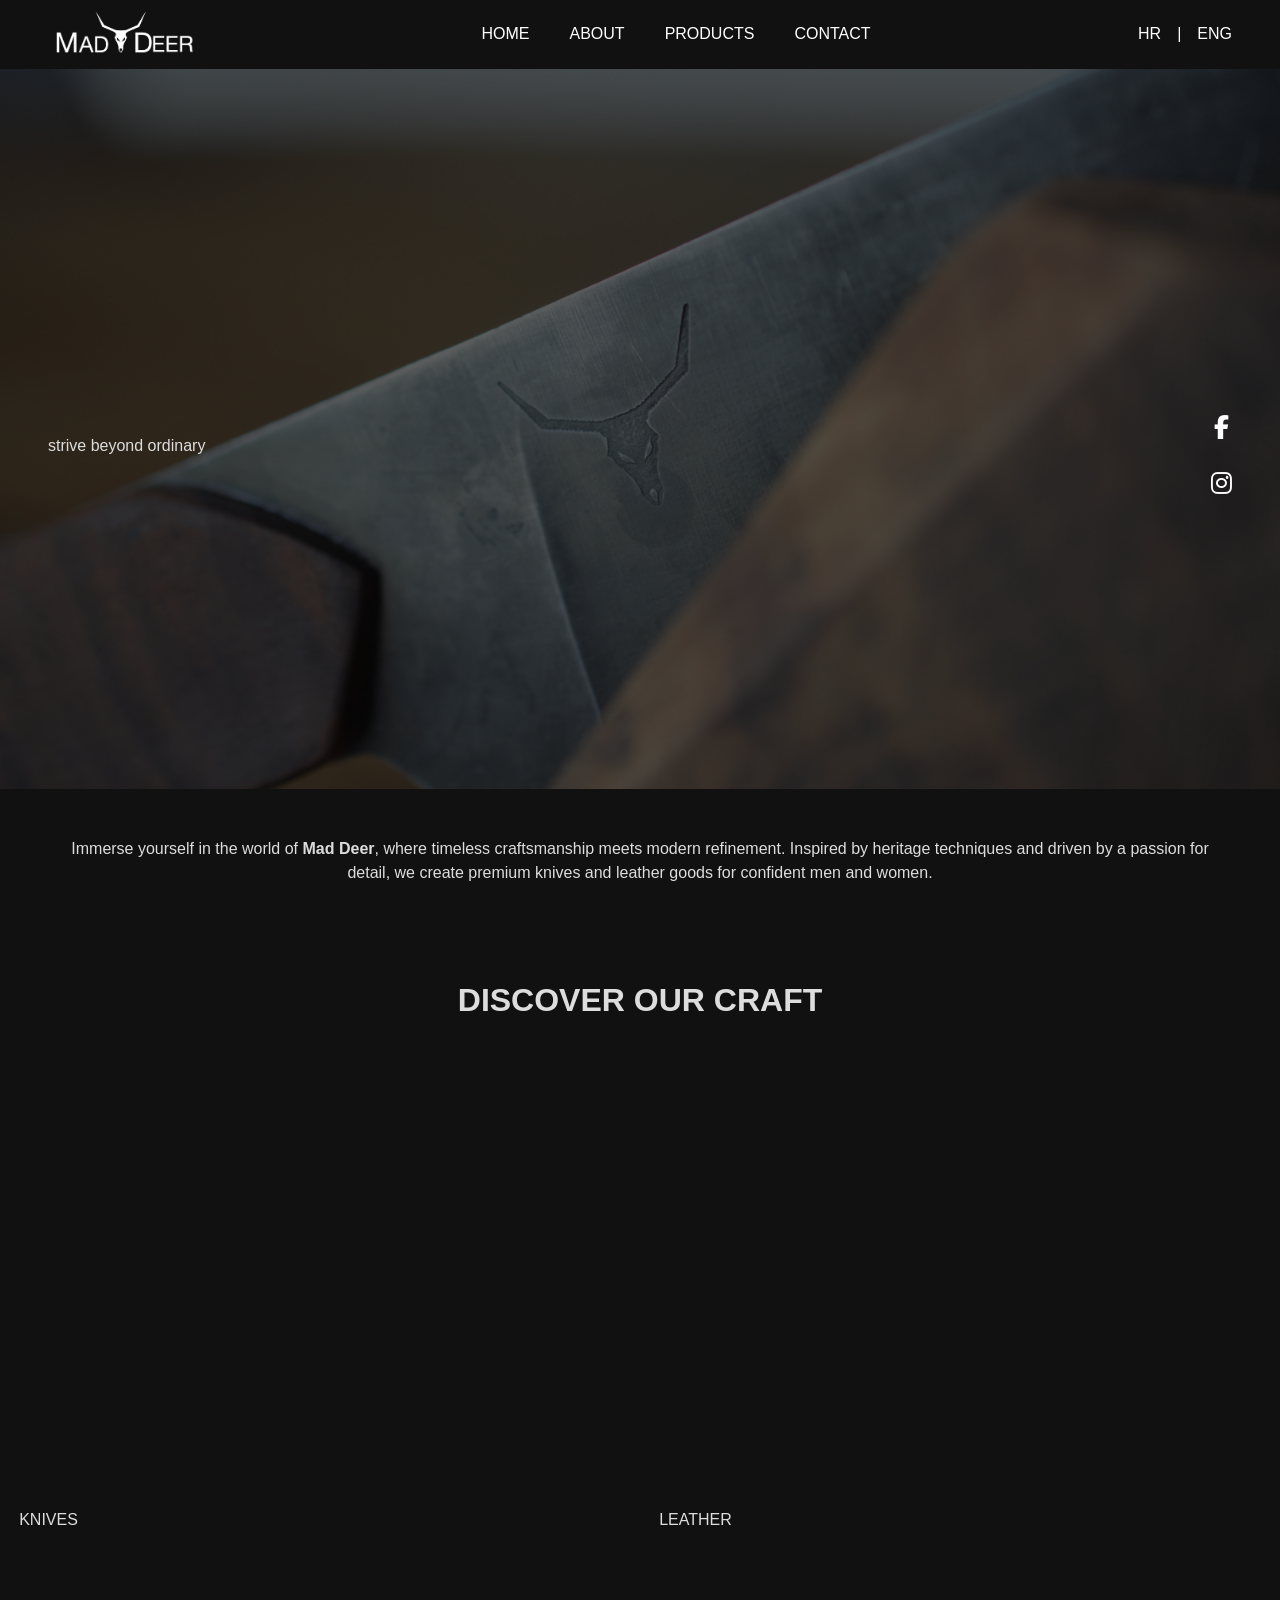
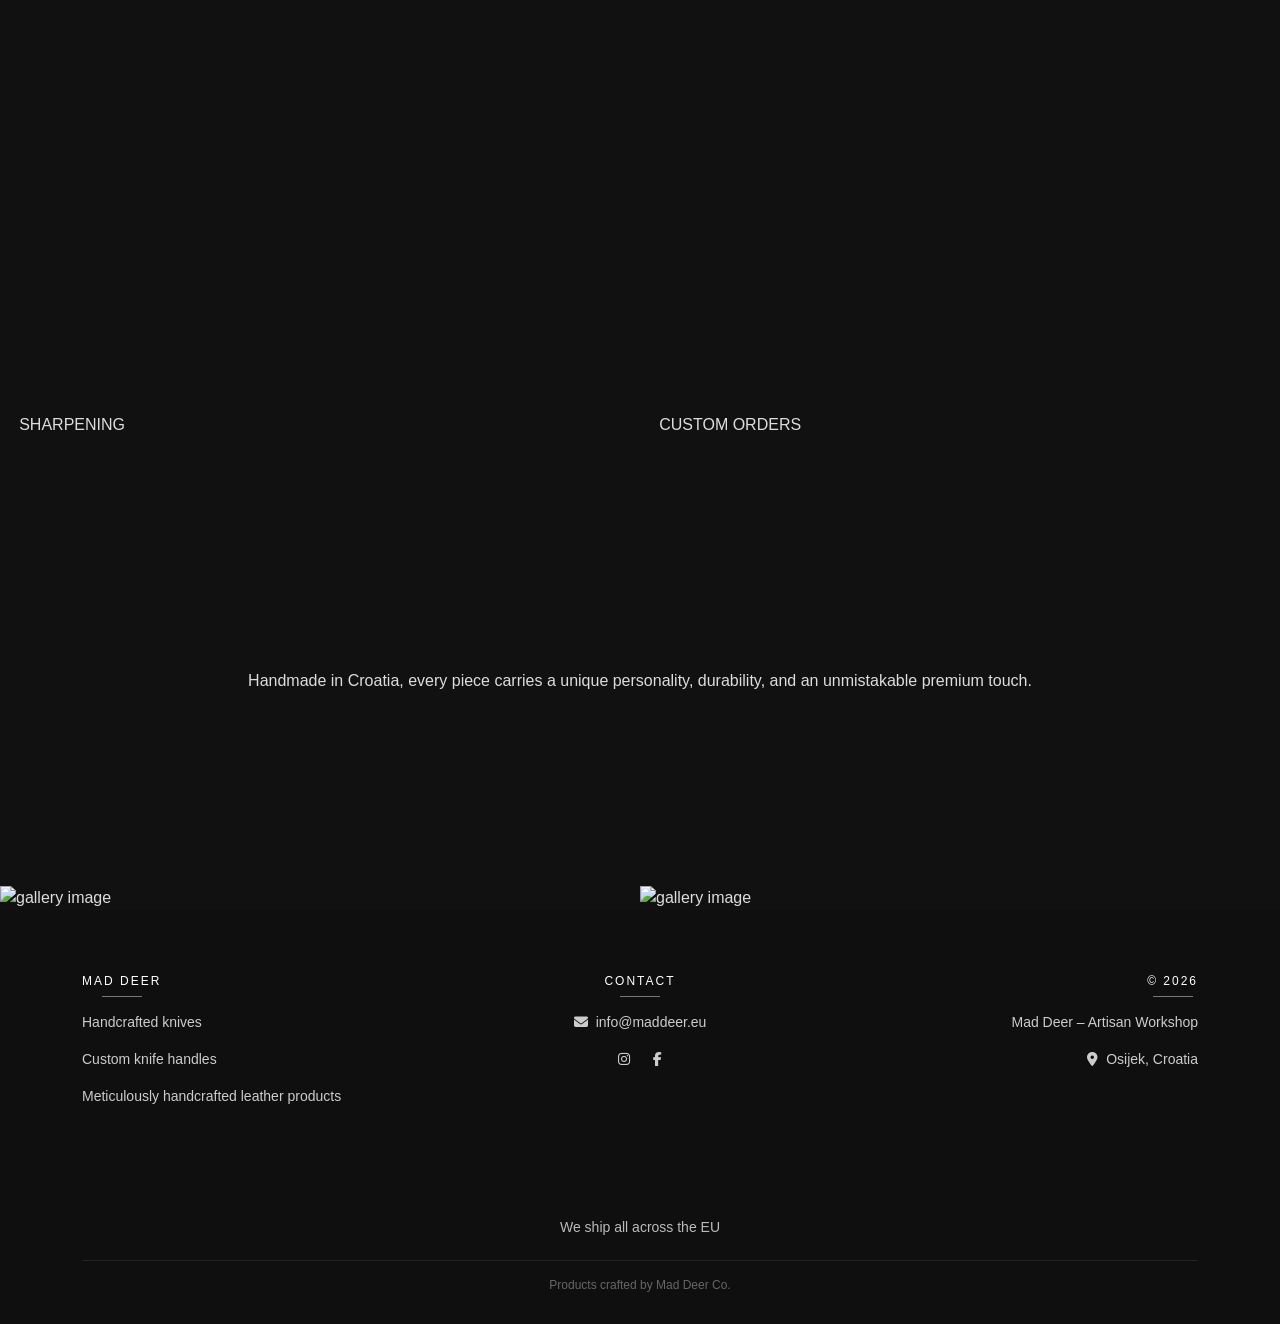
==== commit a053f209: "details changeover" ====
--- a/index.html
+++ b/index.html
@@ -28,8 +28,7 @@
 
     <!-- Brand -->
     <a class="navbar-brand p-0 pt-1" href="#home">
-        <h3>MadDeer</h3>
-      <!-- <img src="imgs/logo.png" alt="logo" style="width: 150px;"> -->
+      <img src="images/logo.png" alt="logo" style="width: 150px; filter: invert(1);">
     </a>
 
     <!-- Toggler -->
--- a/style.css
+++ b/style.css
@@ -20,7 +20,7 @@
     transition: all 0.3s ease;
     background-color: #111111;
     color: #ffffff !important;
-    position: absolute;
+    position: sticky;
 }
 
 .navbar-brand h3 {
@@ -361,16 +361,6 @@
     letter-spacing:2px;
 }
 
-.product-card{
-    border:none;
-    overflow:hidden;
-    background:rgb(29, 28, 28);
-    border-bottom: 1px solid #462403;
-}
-
-.product-card:hover{
-    cursor: pointer;
-}
 
 /* slika */
 
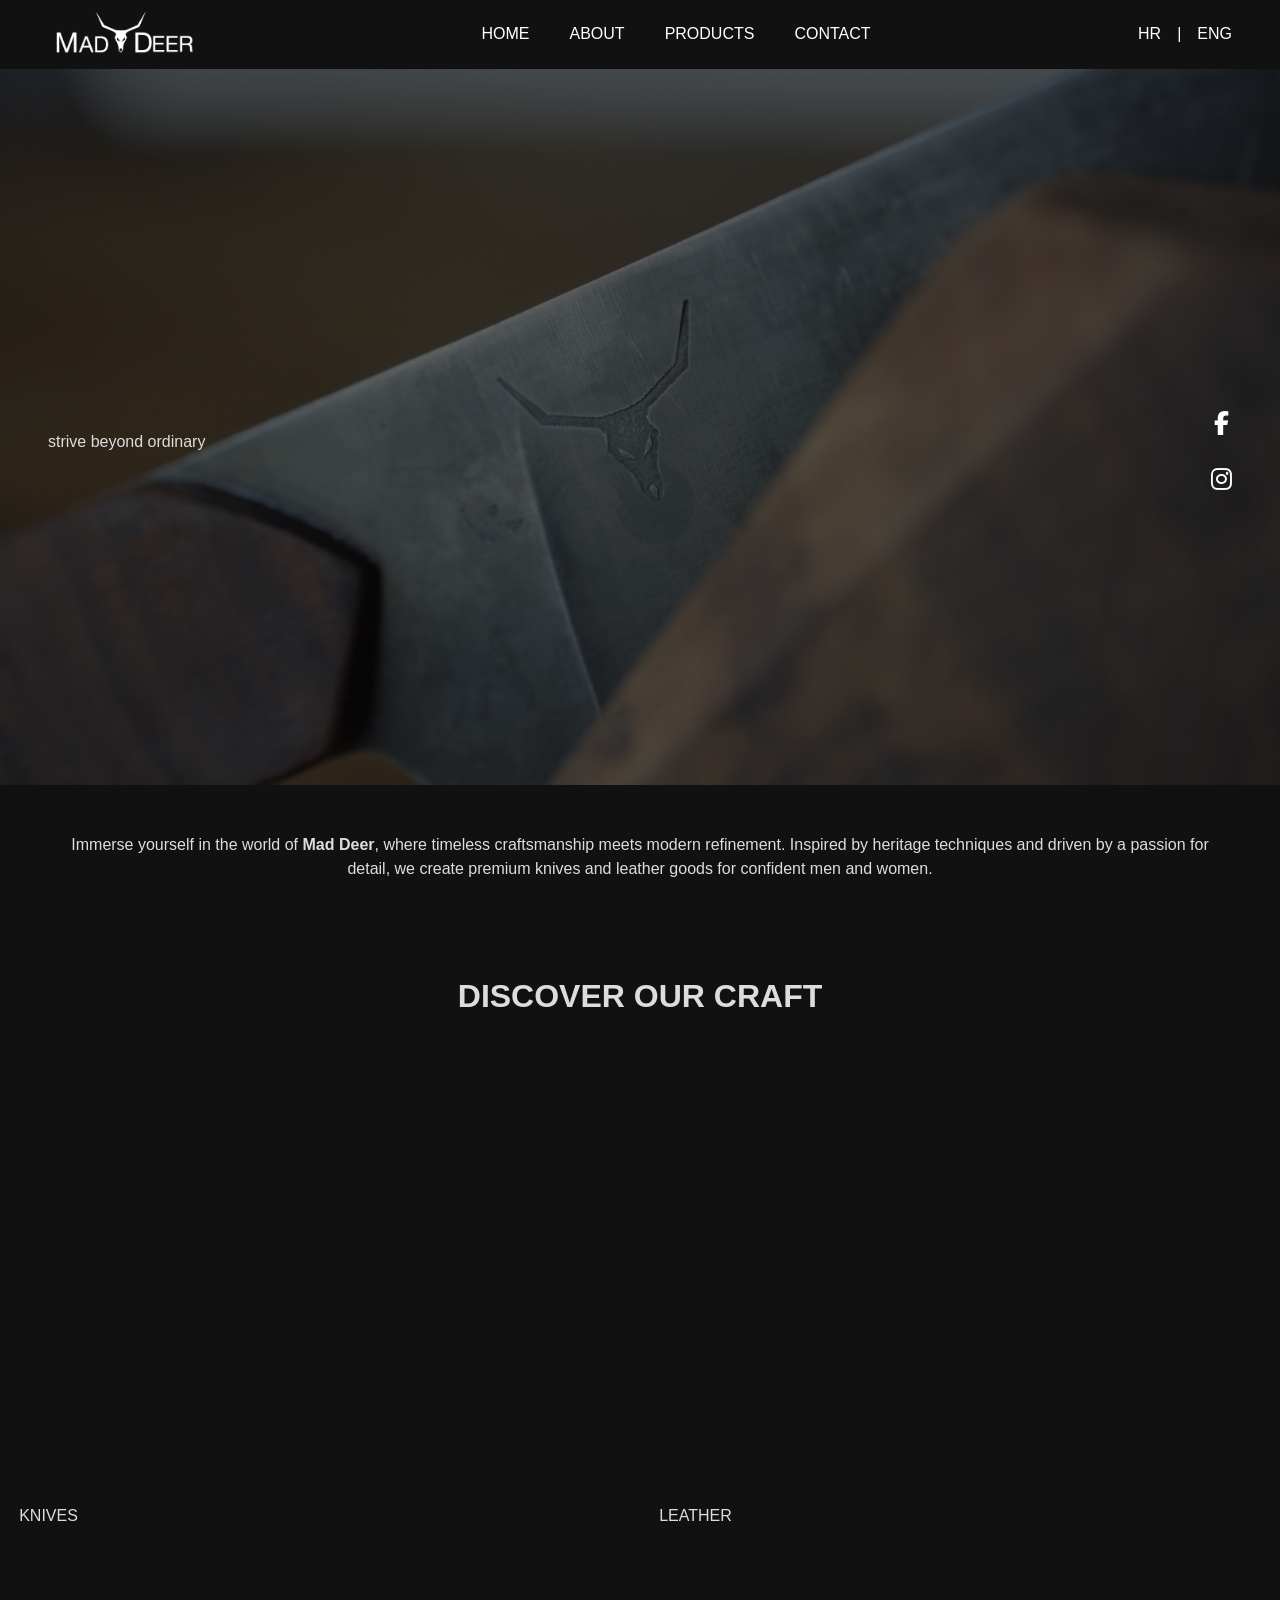
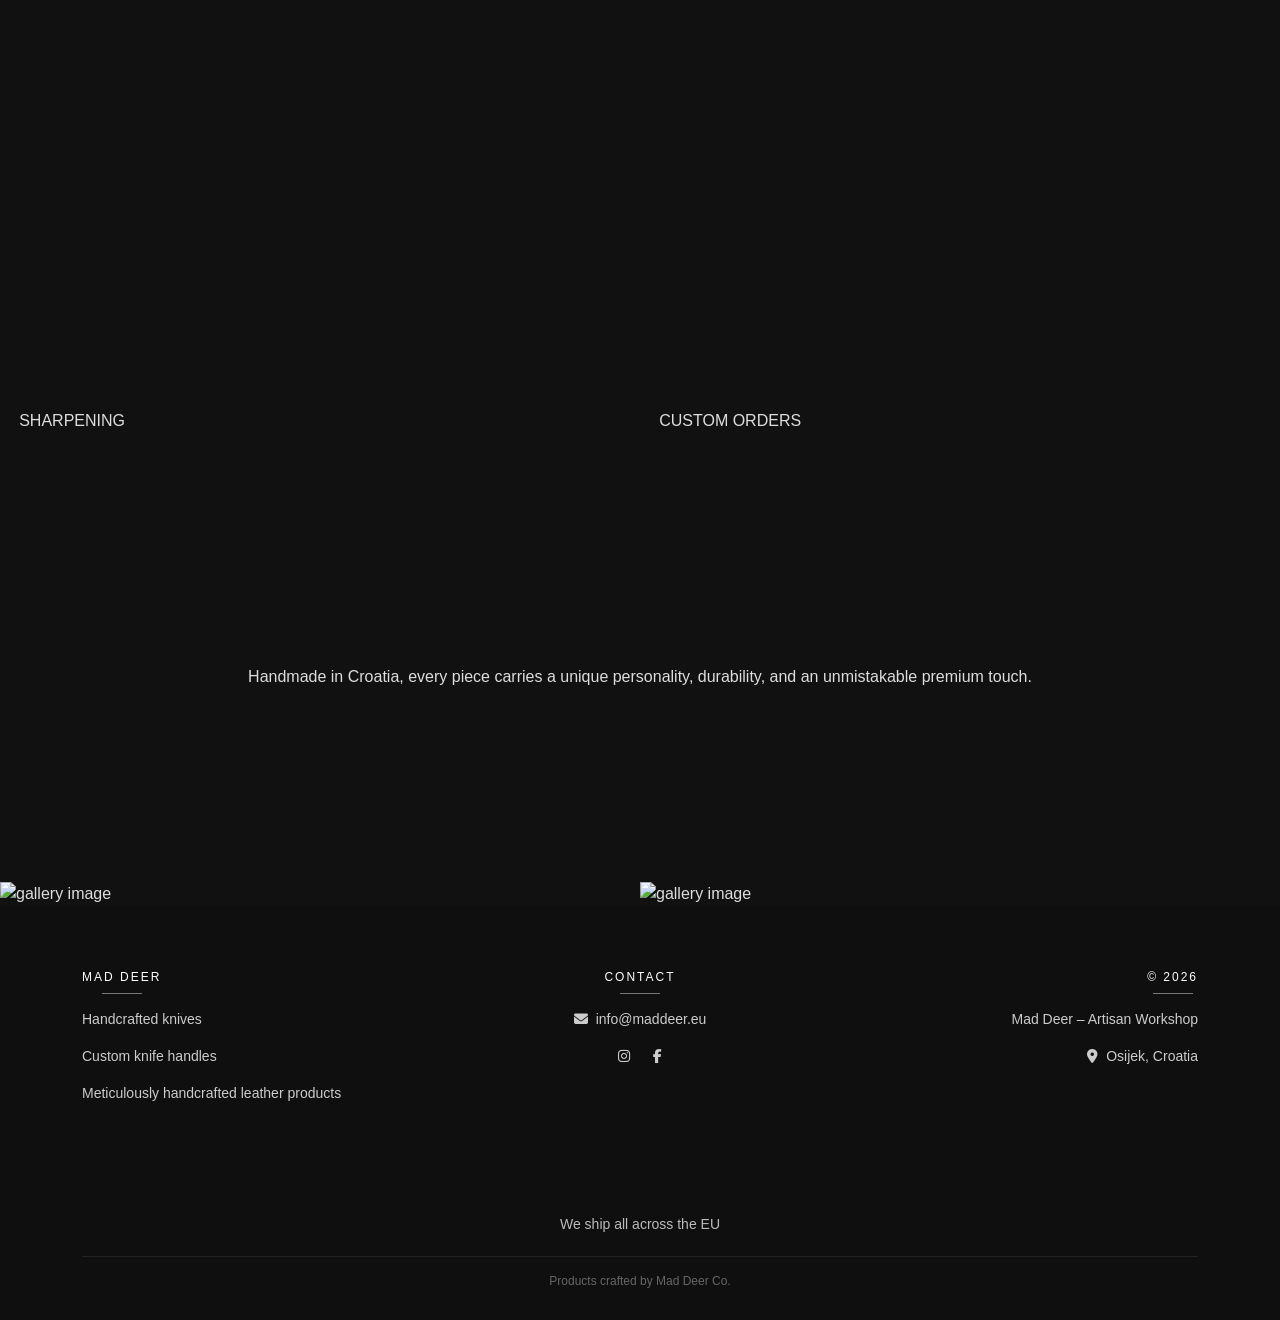
==== commit 59ebb2b1: "changeover" ====
--- a/index.html
+++ b/index.html
@@ -23,37 +23,8 @@
 <body>
 
 <!-- NAVBAR -->
-<nav class="navbar navbar-expand-lg fixed-top">
-  <div class="container-fluid px-lg-5 px-sm-4 d-flex flex-wrap align-items-center position-relative">
-
-    <!-- Brand -->
-    <a class="navbar-brand p-0 pt-1" href="#home">
-      <img src="images/logo.png" alt="logo" style="width: 150px; filter: invert(1);">
-    </a>
-
-    <!-- Toggler -->
-    <button class="navbar-toggler navbar-dark" type="button" data-bs-toggle="collapse" data-bs-target="#nav">
-      <span class="navbar-toggler-icon"></span>
-    </button>
-
-    <!-- Nav Links -->
-    <div class="collapse navbar-collapse justify-content-center order-lg-1" id="nav">
-      <ul class="navbar-nav gap-lg-4 w-100 justify-content-center">
-        <li class="nav-item"><a class="nav-link" href="#home" data-en="HOME" data-hr="POČETNA"></a></li>
-        <li class="nav-item"><a class="nav-link" href="#about" data-en="ABOUT" data-hr="O NAMA"></a></li>
-        <li class="nav-item"><a class="nav-link" href="#proizvodi" data-en="PRODUCTS" data-hr="PROIZVODI"></a></li>
-        <li class="nav-item"><a class="nav-link" href="#kontakt" data-en="CONTACT" data-hr="KONTAKT"></a></li>
-      </ul>
-
-    <!-- Language selector (desktop) -->
-    <div class="language-selector align-items-center gap-3 order-lg-2">
-        <span class="lang-btn" id="lang-hr" data-lang="hr">HR</span>
-        <span class="lang-separator">|</span>
-        <span class="lang-btn active" id="lang-en" data-lang="en">ENG</span>
-    </div>
-
-  </div>
-</nav>
+<div id="navbar-placeholder"></div>
+
 
 <!-- HERO -->
 <section id="home" class="hero">
--- a/style.css
+++ b/style.css
@@ -11,7 +11,7 @@
 body {
     background: #111111;
     color: #ddd;
-    scrollbar-width: none !important;
+    padding-top:65px;
 }
 
 
@@ -20,7 +20,7 @@
     transition: all 0.3s ease;
     background-color: #111111;
     color: #ffffff !important;
-    position: sticky;
+    position: fixed !important;
 }
 
 .navbar-brand h3 {
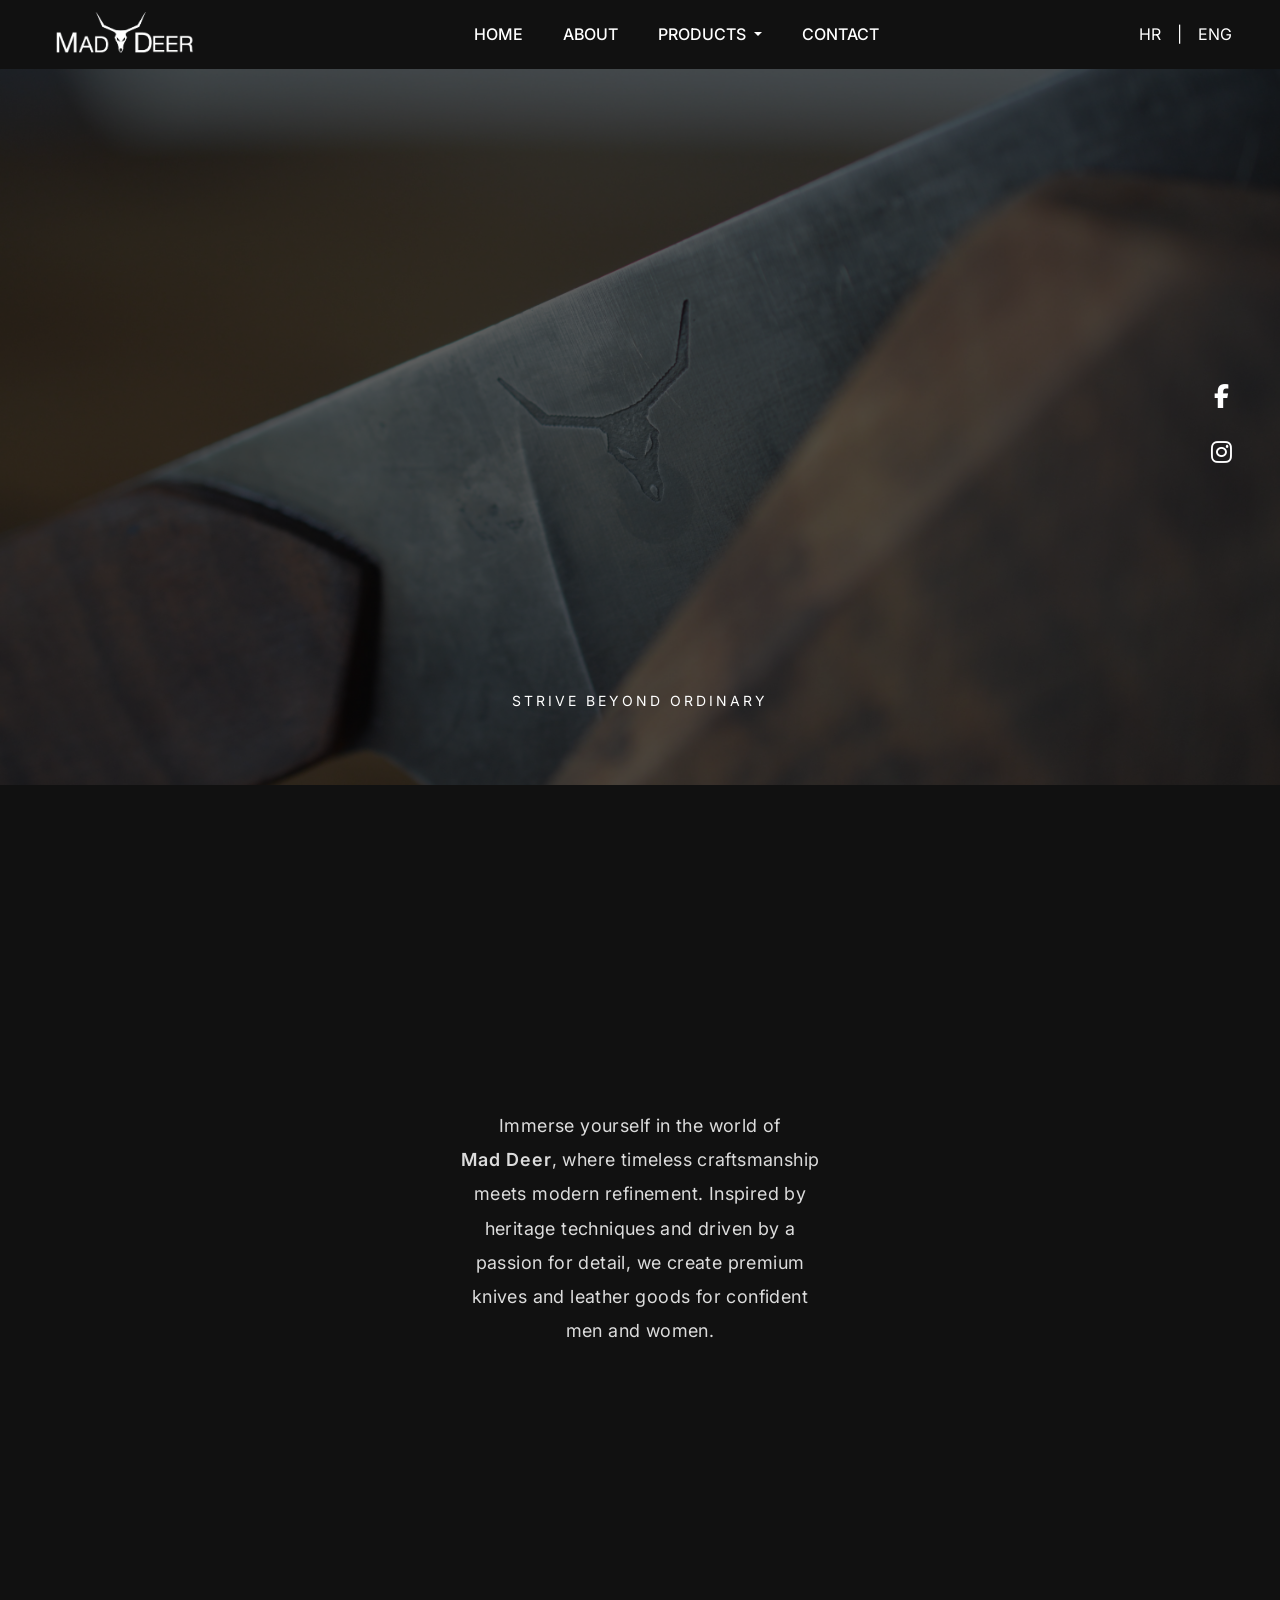
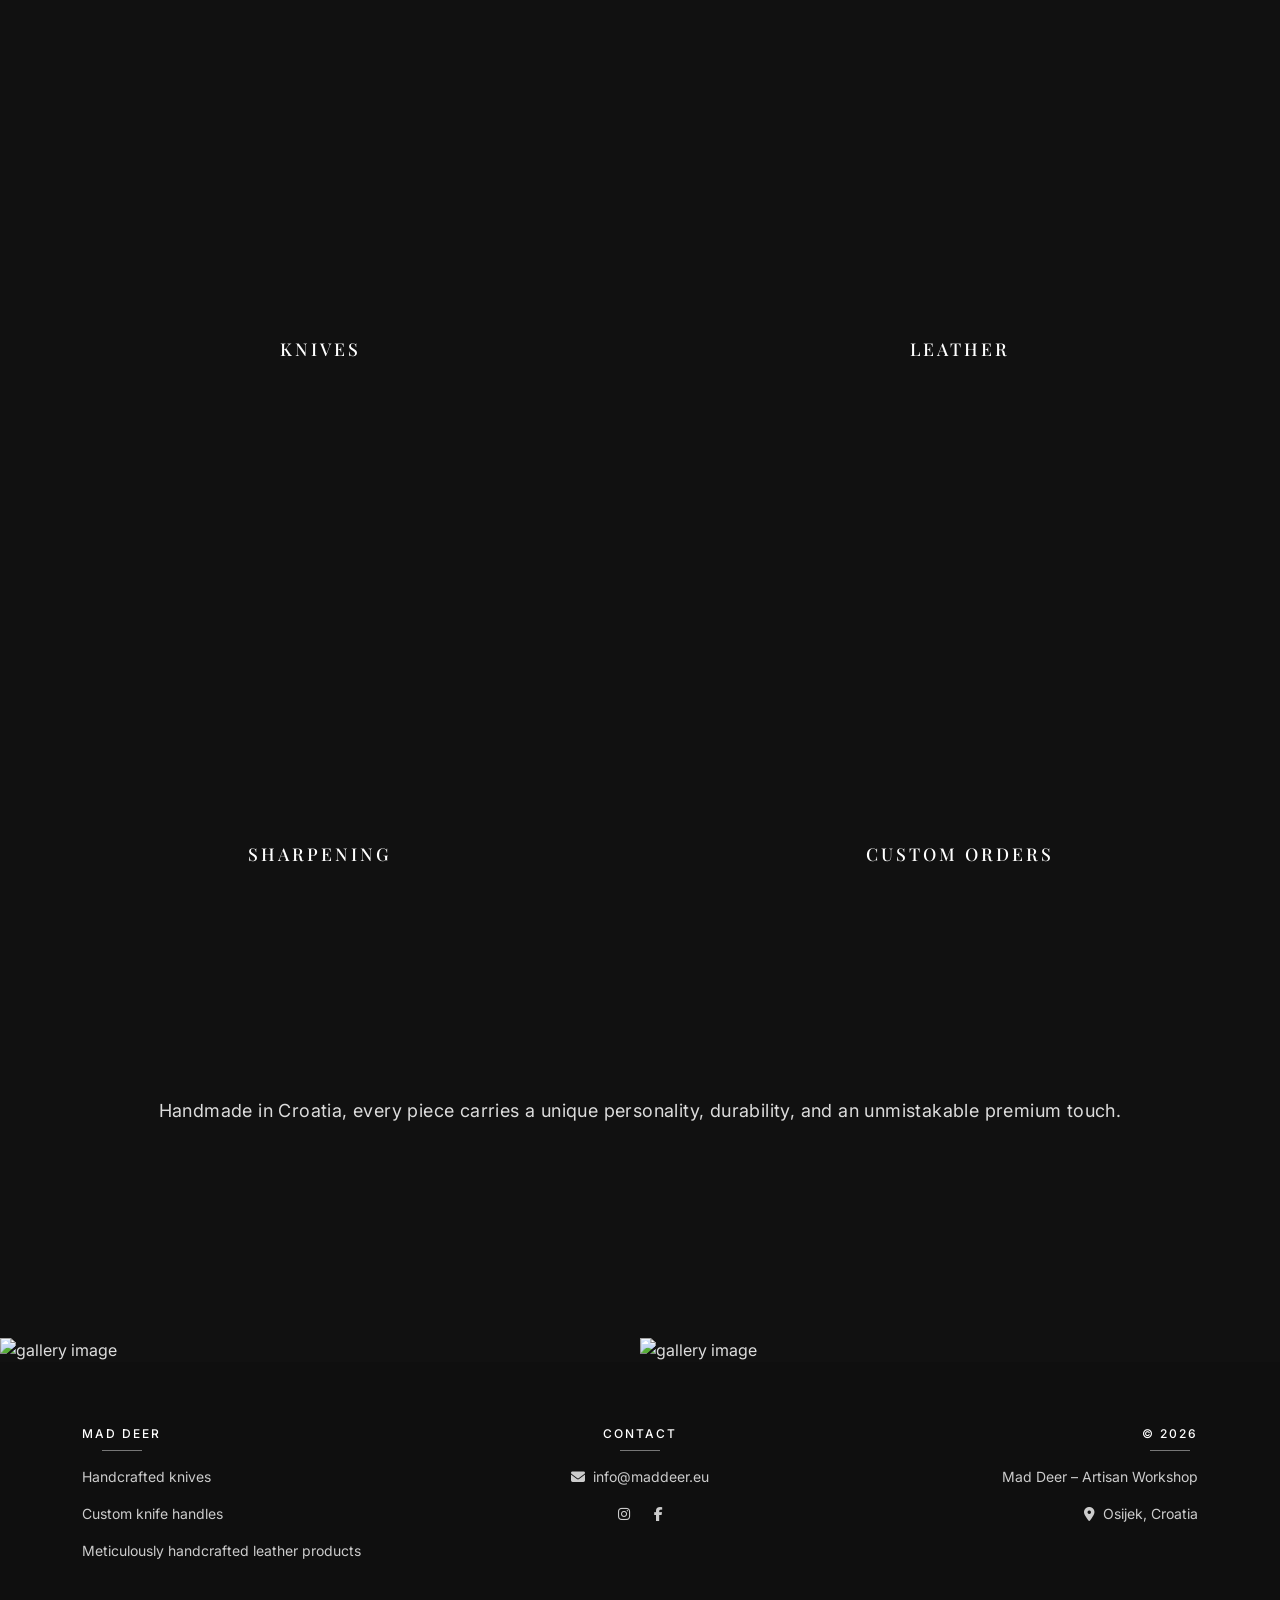
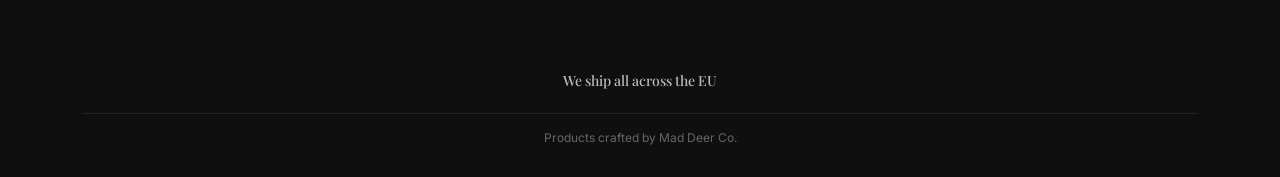
==== commit 691ef674: "adaptacije" ====
--- a/index.html
+++ b/index.html
@@ -14,11 +14,12 @@
     <link href="https://cdn.jsdelivr.net/npm/bootstrap@5.3.3/dist/css/bootstrap.min.css" rel="stylesheet">
 
     <!-- Google Fonts -->
-    <link href="https://fonts.googleapis.com/css2?family=Cinzel:wght@500;700&family=Inter:wght@300;400;500&display=swap" rel="stylesheet">
+    <link href="https://fonts.googleapis.com/css2?family=Playfair+Display:wght@500;700&family=Inter:wght@300;400;500;600&display=swap" rel="stylesheet">     
     <!-- Font Awesome -->
     <link rel="stylesheet" href="https://cdnjs.cloudflare.com/ajax/libs/font-awesome/6.5.1/css/all.min.css">
     <link rel="stylesheet" href="style.css">
     <link rel="stylesheet" href="footer.css">
+    <link rel="stylesheet" href="navbar.css">
 </head>
 <body>
 
@@ -30,13 +31,13 @@
 <section id="home" class="hero">
     <div class="hero-overlay"></div>
 
-    <div class="container-fluid hero-content px-lg-5 px-sm-4">
+    <div class="hero-content px-lg-5 px-sm-4">
         <div class="hero-icons me-5">
             <a href="#"><i class="fab fa-facebook-f"></i></a>
             <a href="#"><i class="fab fa-instagram"></i></a>
         </div>
 
-        <p class="msg ms-5"
+        <p class="msg"
             data-en="strive beyond ordinary" 
             data-hr="van granica uobičajenog">
         </p>
@@ -45,112 +46,113 @@
 
 
 
-<section class="container-fluid px-5" style="text-align: center;">
-    <p class="my-5"
-       data-en="Immerse yourself in the world of <b>Mad Deer</b>, where timeless craftsmanship meets modern refinement. 
-                Inspired by heritage techniques and driven by a passion for detail, 
-                we create premium knives and leather goods for confident men and women." 
-       data-hr="Uronite u svijet <b>Mad Deer</b>, gdje bezvremensko majstorstvo susreće suvremenu profinjenost.
-                Nadahnuti tradicionalnim tehnikama i vođeni strašću prema detaljima,
-                stvaramo premium noževe i kožne proizvode za samouvjerene muškarce i žene.">
-    </p>
+<section class="container-fluid px-5 py-5" style="text-align: center;">
+    <div class="row py-5">
+        <div class="col-12 col-md-4" style="margin: auto;">
+            <p class="my-5 hero-text"
+                data-en="Immerse yourself in the world of <b>Mad&nbsp;Deer</b>, where timeless craftsmanship meets modern refinement. 
+                        Inspired by heritage techniques and driven by a passion for detail, 
+                        we create premium knives and leather goods for confident men and women." 
+                data-hr="Uronite u svijet <b>Mad&nbsp;Deer</b>, gdje bezvremensko majstorstvo susreće suvremenu profinjenost.
+                        Nadahnuti tradicionalnim tehnikama i vođeni strašću prema detaljima,
+                        stvaramo premium noževe i kožne proizvode za samouvjerene muškarce i žene.">
+            </p>
+        </div>
+    </div>
 </section>
 
 
 
 <!-- PROIZVODI -->
-<section id="proizvodi" class="services container-fluid pb-5 mb-5">
-    <h2 class="container text-center mb-5 mt-5 pt-5"
-        style="font-weight: 600;"
-        data-en="DISCOVER OUR CRAFT" 
-        data-hr="POGLEDAJ KOLEKCIJU">
-    </h2>
-    <div class="row">
-        <div class="col-6 px-0">
+<section id="proizvodi" class="services container-fluid pb-5">
+    <div class="row pb-5">
+        <div class="col-12 col-sm-6 px-0">
             <a href="knives.html" style="text-decoration: none; color: inherit;">
                 <div class="service-card" 
-                     style="height: 505px; background-image: url(images/DSC_0009.JPG); background-size: cover; background-position: center;">
+                     style="background-image: url(images/DSC_0009.JPG);">
                     <div class="overlay"></div>
 
                     <div class="content">
                         <p data-en="Hand forged knives made with premium materials." 
                            data-hr="Ručno kovani noževi izrađeni od vrhunskih materijala."></p>
                         <h2 data-en="KNIVES" 
-                            data-hr="NOŽEVI"
-                            style="padding-top: 500px;">
+                            data-hr="NOŽEVI">
                         </h2>
                     </div>
                 </div>
             </a>
         </div>
         
-        <div class="col-6 px-0">
+        <div class="col-12 col-sm-6 px-0">
             <a href="leather.html" style="text-decoration: none; color: inherit;">
                 <div class="service-card" 
-                     style="height: 505px; background-image: url(images/DSC_0079.JPG); background-size: cover; background-position: center;">
+                     style="background-image: url(images/DSC_0079.JPG);">
                     <div class="overlay"></div>
 
                     <div class="content">
                         <p data-en="Handmade leather products, durable and elegant." 
                            data-hr="Kožna galanterija, dugotrajni i elegantni predmeti od kože."></p>
                         <h2 data-en="LEATHER" 
-                            data-hr="KOŽA"
-                            style="padding-top: 300px;">
-                        </h2>
-                    </div>
-                </div>
-            </a>
-        </div>
-        <div class="col-6 px-0">
+                            data-hr="KOŽA">
+                        </h2>
+                    </div>
+                </div>
+            </a>
+        </div>
+        <div class="col-12 col-sm-6 px-0">
             <a href="sharpening.html" style="text-decoration: none; color: inherit;">
                 <div class="service-card" 
-                     style="height: 505px; background-image: url(images/DSC_0220.JPG); background-size: cover; background-position: center;">
+                     style="background-image: url(images/DSC_0220.JPG);">
                     <div class="overlay"></div>
 
                     <div class="content">
                         <p data-en="Hand forged knives made with premium materials."
                            data-hr="Ručno kovani noževi izrađeni od vrhunskih materijala."></p>
                         <h2 data-en="SHARPENING" 
-                            data-hr="OŠTRENJE"
-                            style="padding-top: 300px;">
-                        </h2>
-                    </div>
-                </div>
-            </a>
-        </div>
-        <div class="col-6 px-0">
+                            data-hr="OŠTRENJE">
+                        </h2>
+                    </div>
+                </div>
+            </a>
+        </div>
+        <div class="col-12 col-sm-6 px-0">
             <a href="custom.html" style="text-decoration: none; color: inherit;">
                 <div class="service-card" 
-                     style="height: 505px; background-image: url(images/DSC_0171.png); background-size: cover; background-position: center;">
+                     style="background-image: url(images/DSC_0171.png);">
                     <div class="overlay"></div>
 
                     <div class="content">
                         <p data-en="Hand forged knives made with premium materials." 
                            data-hr="Ručno kovani noževi izrađeni od vrhunskih materijala."></p>
                         <h2 data-en="CUSTOM ORDERS" 
-                            data-hr="IZRADE PO NARUDŽBI"
-                            style="padding-top: 300px;">
-                        </h2>
-                    </div>
-                </div>
-            </a>
-        </div>
-    </div>
-</section>
-
-
-
-<section class="container px-5 text-center pb-5 pt-5 mt-5 mb-5">
-    <p class="mb-5 mt-5">
-        Handmade in Croatia, every piece carries a unique personality, durability, and an unmistakable premium touch.
-    </p>
-</section>
-
-
-
-
-<section class="container-fluid mt-5 pt-5">
+                            data-hr="IZRADE PO NARUDŽBI">
+                        </h2>
+                    </div>
+                </div>
+            </a>
+        </div>
+    </div>
+</section>
+
+
+
+<section class="container-fluid px-5 text-center pb-5 pt-5">
     <div class="row">
+        <div class="col-12">
+            <p class="py-5 hero-text"
+               data-en="Handmade in Croatia, every piece carries a unique personality, durability, and an unmistakable premium touch." 
+               data-hr="Ručno izrađeno u Hrvatskoj, svaki komad nosi jedinstvenu osobnost, dugotrajnost i nepogrešiv premium dojam."
+            >
+            </p>
+        </div>
+    </div>
+</section>
+
+
+
+
+<section class="container-fluid pt-5">
+    <div class="row pt-5">
         <div class="col-6 px-0">
             <img src="images/DSC_0249.JPG" alt="gallery image" style="width: 100%; height: 100%; object-fit: cover;">
         </div>
@@ -185,7 +187,10 @@
 
             <!-- CENTER -->
             <div class="col-md-4 text-center">
-                <h6 class="footer-title">Contact</h6>
+                <h6 class="footer-title"
+                    data-en="Contact" 
+                    data-hr="Kontakt"
+                ></h6>
                 <!-- <p><i class="fas fa-phone-alt me-2"></i>+385 123 456 789</p> -->
                 <p><i class="fas fa-envelope me-2"></i>info@maddeer.eu</p>
                 <a href="#" style="color: #ccc; margin-right: 10px;"><i class="fab fa-instagram"></i></a>
--- a/style.css
+++ b/style.css
@@ -4,76 +4,45 @@
     box-sizing: border-box;
     caret-color: transparent;
     user-select: none;
-    font-family: Helvetica Neue, Helvetica, Arial, sans-serif;
+    font-family: 'Inter', sans-serif;
 }
 
 /* GLOBAL */
 body {
-    background: #111111;
+    background: #111111 !important;
     color: #ddd;
     padding-top:65px;
-}
-
-
-/* NAVBAR */
-.navbar {
-    transition: all 0.3s ease;
-    background-color: #111111;
-    color: #ffffff !important;
-    position: fixed !important;
-}
-
-.navbar-brand h3 {
-    font-size: 1.65rem;
-    color: #ffffff;
-}
-
-.nav-link {
-    color: #ffffff;
-    font-weight: 500;
-}
-
-.nav-link:hover {
-    color: #743009;
-}
-
-
-@media (max-width: 992px) {
-    .navbar-icons {
-        justify-content: center;
-        width: 100%;
-        margin-top: 18px;
-    }
-}
-
-
-.brend {
-    position: absolute;
-    top: 140px;
-    left: 50%;
-    transform: translate(-50%, -50%);
-    width: 300px;
-    height: 300px;
-    background-image: url('imgs/slika-removebg.png');
-    background-size: contain;
-    opacity: 0.45;
-    filter: invert(1);
-}
-@media (max-width: 1200px) {
-    .brend {
-        top: 70px !important;
-        width: 200px !important;
-        height: 200px !important;
-    }
-}
-
+    font-family: 'Inter', sans-serif;
+    z-index: 4 !important;
+}
+
+body::before {
+    content: "";
+    display: block;
+    height: 100vh;
+}
+
+h1, h2, h3, h4, h5, .section-title, .navbar-brand {
+    font-family: 'Playfair Display', serif;
+}
+
+
+section:not(.hero) {
+    background: #111111;
+    position: relative;
+    z-index: 2;
+}
 
 /* HERO */
 .hero {
-    position: absolute;
+    position: fixed !important;
+    top: 0px;
+    left: 0px;
+    width: 100%;
     height: 80vh;
+    margin-top: 65px;
     background: url("images/DSC_0115-min.JPG") center/cover no-repeat;
-    position: relative;
+    z-index: 1;
 }
 
 .hero-overlay {
@@ -92,6 +61,7 @@
     justify-content: center;
     align-items: center;
     text-align: center;
+    background-color: none !important;
 }
 
 .hero h1 {
@@ -100,8 +70,25 @@
     margin-bottom: 40px;
 }
 
-
-
+.hero-text{
+    font-family: 'Inter', sans-serif;
+    font-size: clamp(18px, 1.4vw, 12px);
+    line-height: 1.9;
+    letter-spacing: 0.4px;
+    color: #dcdcdc;
+}
+.hero-text b {
+    font-weight: 600;
+    letter-spacing: 1px;
+}
+
+@media (max-width: 768px) {
+    .hero-text {
+        font-size: 16px;
+        line-height: 1.6;
+        padding: 0 20px;
+    }
+}
 
 
 /* SERVICES */
@@ -112,13 +99,21 @@
     position: relative;     
     overflow: hidden;         
     cursor: pointer;
+    height: 505px;
+    background-size: cover;
+    background-position: center;
 }
 
 .content h2 {
     position: absolute;
-    bottom: 35px;
-    left: 3%;
-    font-size: medium;
+    bottom: 30px;
+    left: 50%;
+    transform: translateX(-50%);
+    font-size: 1.1rem;
+    letter-spacing: 3px;
+    text-transform: uppercase;
+    color: #fff;
+    z-index: 3;
 }
 
 @media (max-width: 1200px) {
@@ -191,10 +186,18 @@
     height: 315px;
 }
 
-.msg{
+
+.msg {
     position: absolute;
-    bottom: 55vh;
-    left: 0px;
+    bottom: 8%;
+    left: 50%;
+    transform: translateX(-50%);
+
+    text-align: center;
+    font-size: 14px;
+    letter-spacing: 3px;
+    text-transform: uppercase;
+    color: #fff;
 }
 
 
@@ -457,18 +460,6 @@
 
 
 
-
-/* HERO content wrapper */
-.hero-content {
-    position: relative;
-    z-index: 2;
-    height: 100vh;
-    display: flex;
-    justify-content: center;
-    align-items: center;
-    text-align: center;
-}
-
 /* Naslov */
 .hero-content h1 {
     font-size: clamp(3rem, 2vw, 6rem);
@@ -480,11 +471,12 @@
 .hero-icons {
     position: absolute;
     right: 0px;
-    top: 43vh;
+    top: 40vh;
     transform: translateY(-50%);
     display: flex;
     flex-direction: column;
     gap: 20px;
+    z-index: 1;
 }
 
 .hero-icons a {
@@ -498,27 +490,21 @@
 }
 
 
-/* RESPONSIVE HERO - mobilni uređaji */
+
+
 @media (max-width: 992px) {
     .hero-icons {
-        position: static; /* više nije apsolutno */
-        transform: none;
+        position: absolute;
+        left: 50%;
+        right: auto;
+        top: auto;
+        bottom: 40vh;
+
+        transform: translateX(-50%);
+        
         flex-direction: row;
+        justify-content: center;
+        width: max-content;
         gap: 20px;
-        margin-top: 30px;
-    }
-}
-
-
-
-.language-selector {
-    display: flex;
-    align-items: center;
-    gap: 8px;
-    flex-wrap: nowrap; 
-}
-
-.lang-btn:hover{
-    color: white;
-    cursor: pointer;
-}
+    }
+}
--- a/footer.css
+++ b/footer.css
@@ -1,10 +1,11 @@
 /* FOOTER */
 .footer {
+    position: relative;
     background-color: #0f0f0f;
     color: #ccc;
     padding: 60px 0 30px;
     font-size: 14px;
-    z-index: 555655;
+    z-index: 6;
 }
 
 .footer-title {
--- a/navbar.css
+++ b/navbar.css
@@ -0,0 +1,79 @@
+/* NAVBAR */
+.navbar {
+    transition: all 0.3s ease;
+    background-color: #111111;
+    color: #ffffff !important;
+    position: fixed !important;
+}
+
+.navbar-brand h3 {
+    font-size: 1.65rem;
+    color: #ffffff;
+}
+
+.nav-link {
+    color: #ffffff;
+    font-weight: 500;
+}
+
+.nav-link:hover {
+    color: #743009;
+}
+
+
+.dropdown-menu{
+    background-color: #111111;
+    border-radius: 0px;
+    margin-top: 14px !important;
+    width: 299px !important;
+    text-align: left !important;
+}
+.dropdown-item {
+    color: #ffffff;
+}
+
+@media (max-width: 992px) {
+    .navbar-icons {
+        justify-content: center;
+        width: 100%;
+        margin-top: 18px;
+    }
+    .dropdown-menu{
+        margin-top: 2px !important;
+        width: 100% !important;
+    }
+}
+
+
+.brend {
+    position: absolute;
+    top: 140px;
+    left: 50%;
+    transform: translate(-50%, -50%);
+    width: 300px;
+    height: 300px;
+    background-image: url('imgs/slika-removebg.png');
+    background-size: contain;
+    opacity: 0.45;
+    filter: invert(1);
+}
+@media (max-width: 1200px) {
+    .brend {
+        top: 70px !important;
+        width: 200px !important;
+        height: 200px !important;
+    }
+}
+
+
+.language-selector {
+    display: flex;
+    align-items: center;
+    gap: 8px;
+    flex-wrap: nowrap; 
+}
+
+.lang-btn:hover{
+    color: white;
+    cursor: pointer;
+}
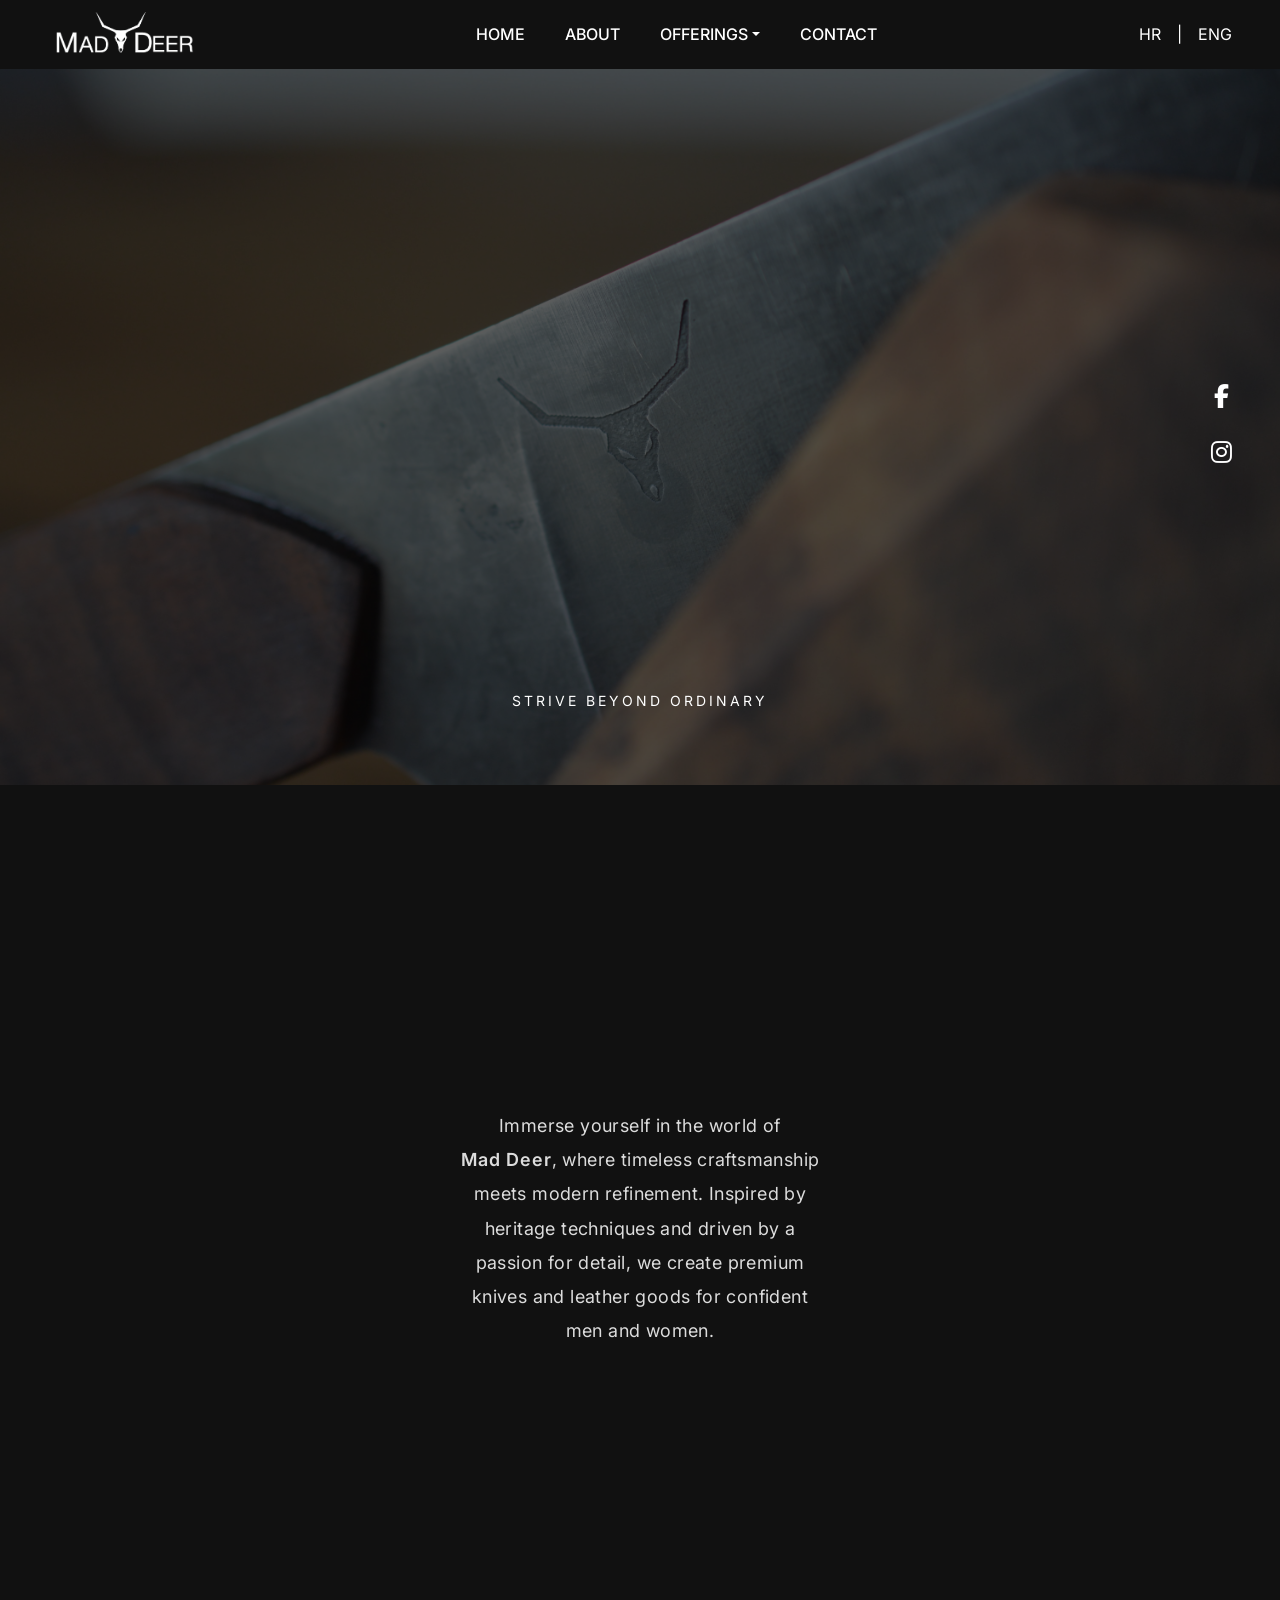
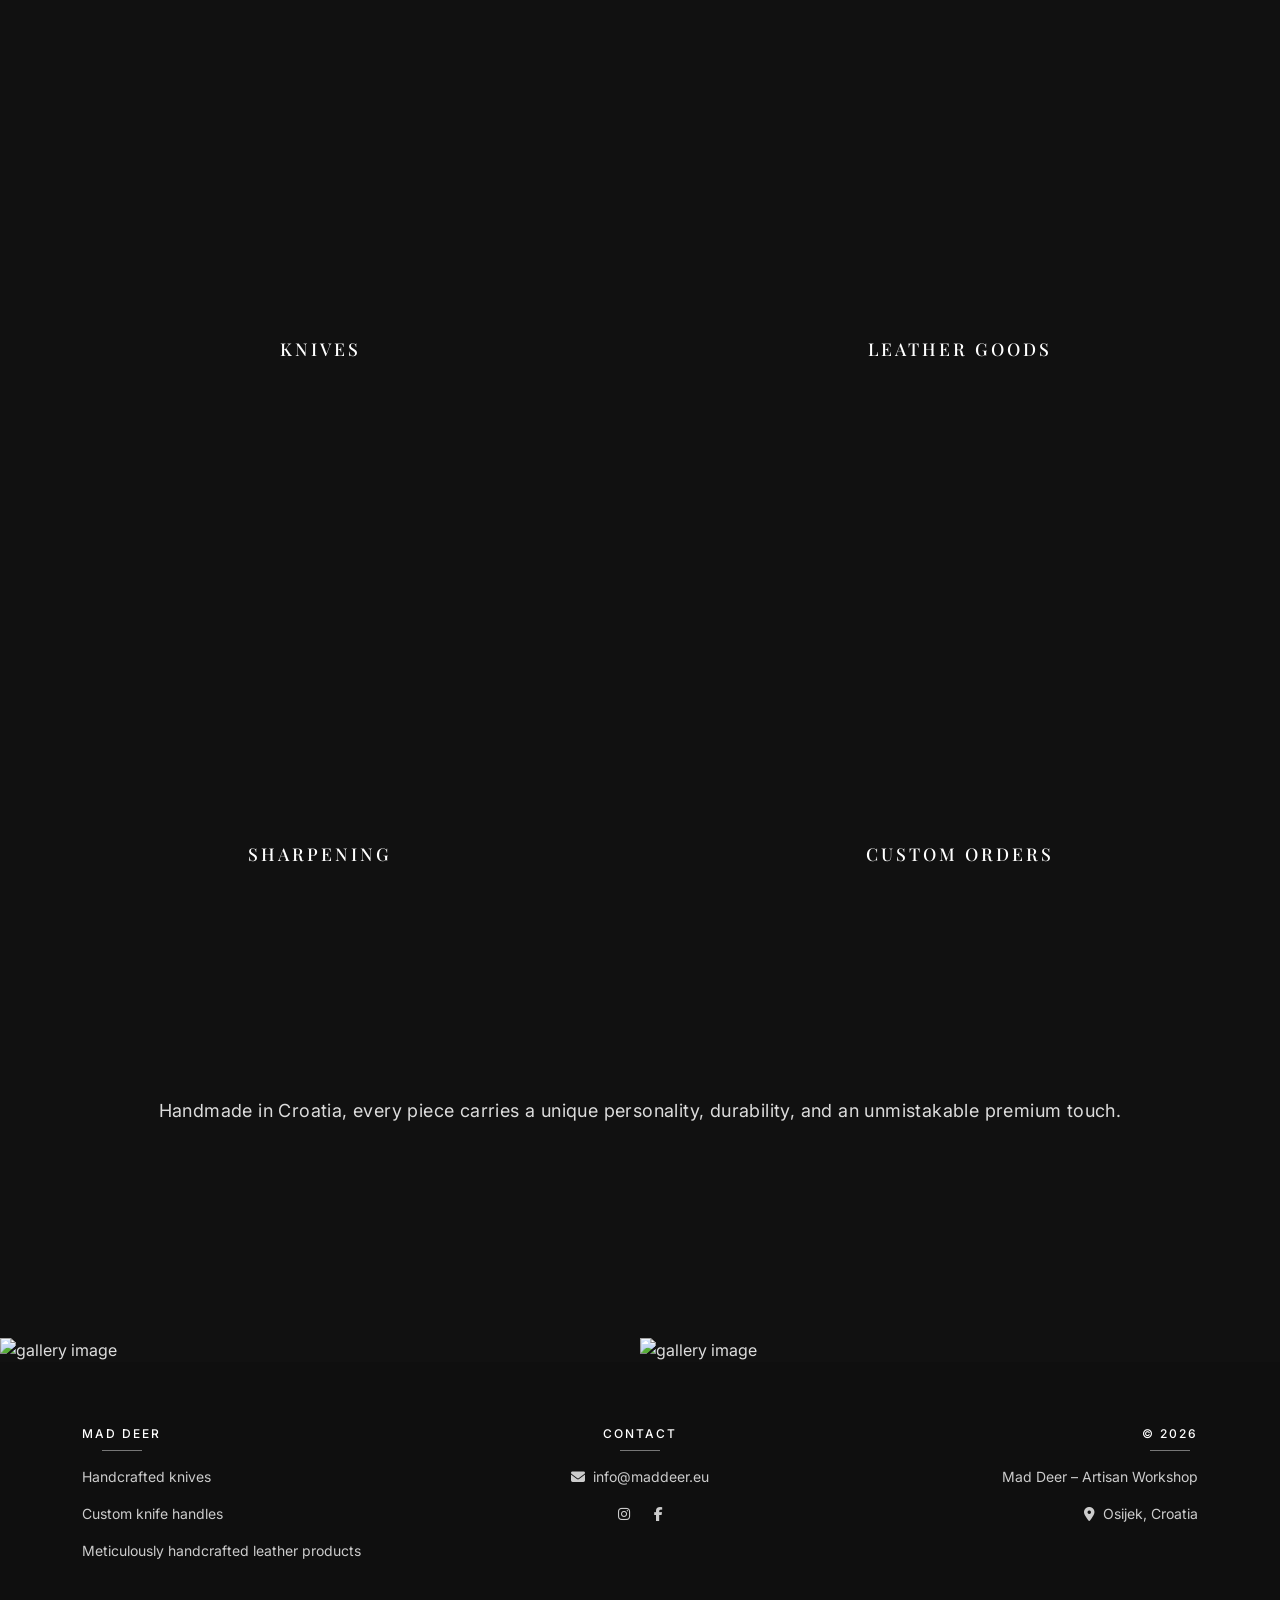
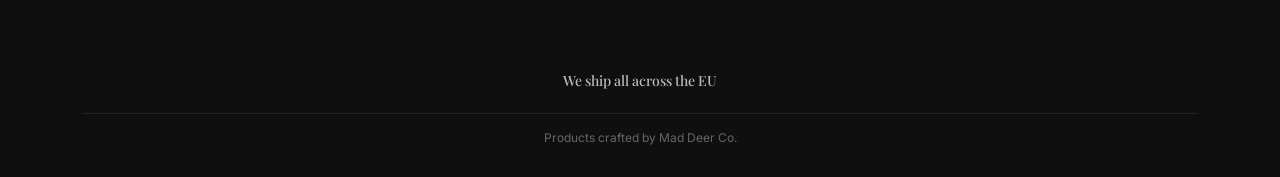
==== commit e6eb4675: "CHANGEOVER" ====
--- a/index.html
+++ b/index.html
@@ -92,8 +92,8 @@
                     <div class="content">
                         <p data-en="Handmade leather products, durable and elegant." 
                            data-hr="Kožna galanterija, dugotrajni i elegantni predmeti od kože."></p>
-                        <h2 data-en="LEATHER" 
-                            data-hr="KOŽA">
+                        <h2 data-en="LEATHER GOODS" 
+                            data-hr="KOŽNA GALANTERIJA">
                         </h2>
                     </div>
                 </div>
@@ -106,8 +106,8 @@
                     <div class="overlay"></div>
 
                     <div class="content">
-                        <p data-en="Hand forged knives made with premium materials."
-                           data-hr="Ručno kovani noževi izrađeni od vrhunskih materijala."></p>
+                        <p data-en="Professional knife sharpening with top-level precision and long-lasting sharpness."
+                           data-hr="Profesionalno oštrenje noževa uz vrhunsku preciznost i dugotrajnu oštrinu."></p>
                         <h2 data-en="SHARPENING" 
                             data-hr="OŠTRENJE">
                         </h2>
@@ -122,8 +122,8 @@
                     <div class="overlay"></div>
 
                     <div class="content">
-                        <p data-en="Hand forged knives made with premium materials." 
-                           data-hr="Ručno kovani noževi izrađeni od vrhunskih materijala."></p>
+                        <p data-en="Custom-made unique knives crafted to your exact preferences." 
+                           data-hr="Izrada unikatnih noževa prema Vašim željama."></p>
                         <h2 data-en="CUSTOM ORDERS" 
                             data-hr="IZRADE PO NARUDŽBI">
                         </h2>
@@ -191,7 +191,6 @@
                     data-en="Contact" 
                     data-hr="Kontakt"
                 ></h6>
-                <!-- <p><i class="fas fa-phone-alt me-2"></i>+385 123 456 789</p> -->
                 <p><i class="fas fa-envelope me-2"></i>info@maddeer.eu</p>
                 <a href="#" style="color: #ccc; margin-right: 10px;"><i class="fab fa-instagram"></i></a>
                 <a href="#" style="color: #ccc; margin-left: 10px;"><i class="fab fa-facebook-f"></i></a>
